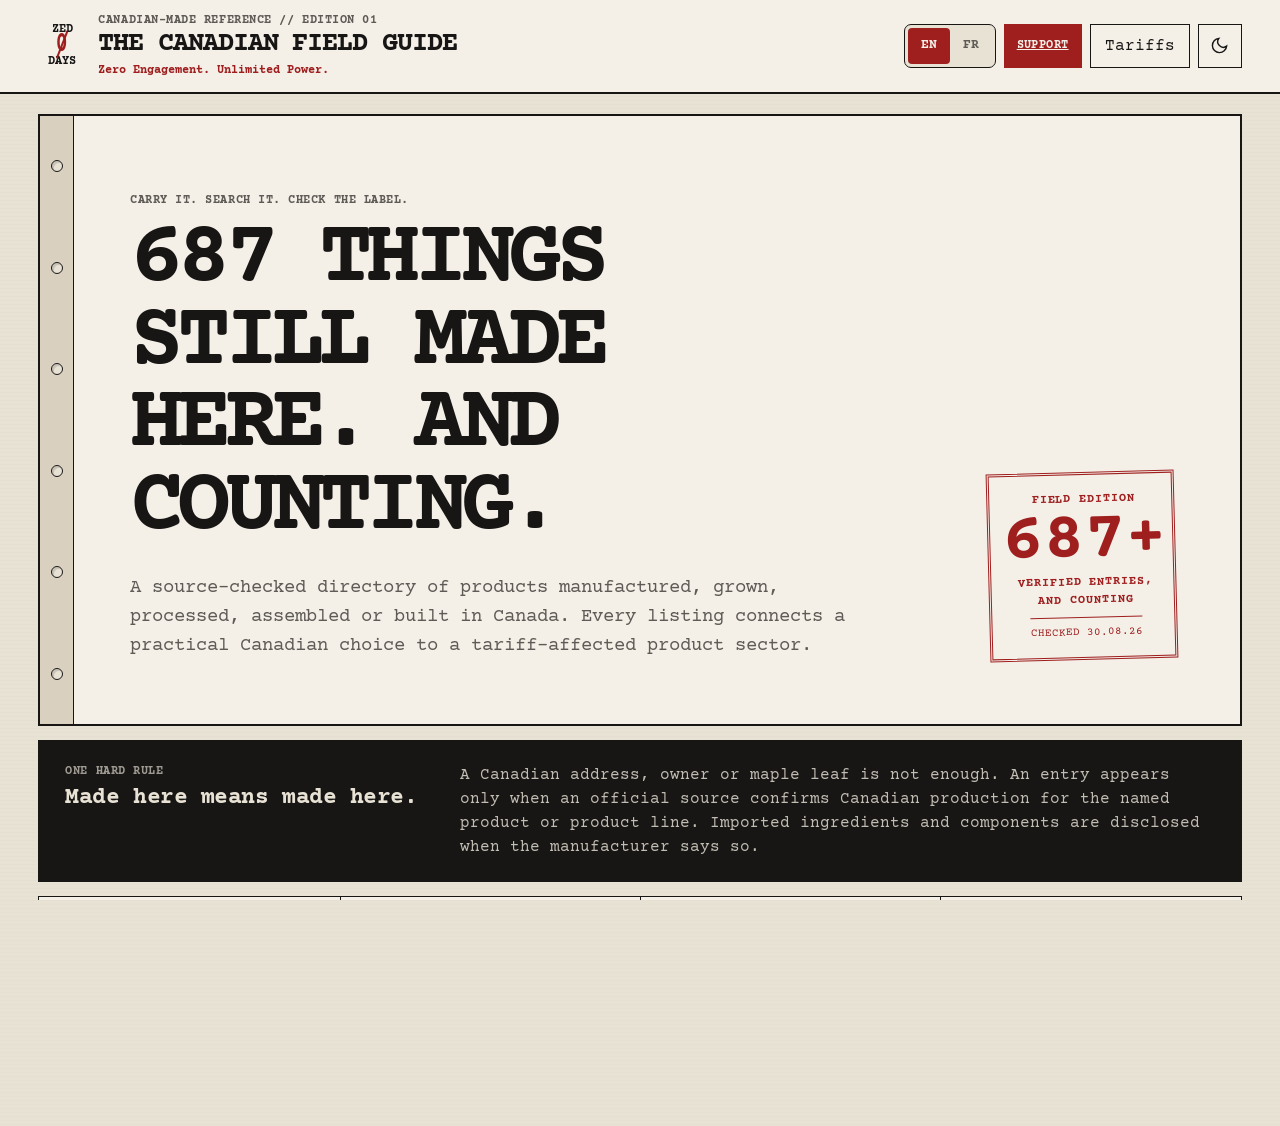
==== field-guide.html @ a3c1d53e "Fix beige overlay bug on mobile Safari The fixed-height app-shell (100dvh + body overflow:hidden + i" ====
<!doctype html>
<html lang="en" data-language="en">
  <head>
    <meta charset="UTF-8" />
    <meta name="viewport" content="width=device-width, initial-scale=1.0" />
    <link rel="icon" type="image/png" href="./assets/zed-days-icon.png" />
    <title>Canadian-Made Field Guide | ZED DAYS</title>
    <meta
      name="description"
      content="Search 687+ source-verified products made in Canada across tariff-affected sectors, and counting."
    />
    <link rel="preconnect" href="https://fonts.googleapis.com" />
    <link rel="preconnect" href="https://fonts.gstatic.com" crossorigin />
    <link
      href="https://fonts.googleapis.com/css2?family=Courier+Prime:ital,wght@0,400;0,700;1,400;1,700&display=swap"
      rel="stylesheet"
    />
    <link rel="stylesheet" href="./styles.css?v=20260831-1" />
  </head>
  <body class="field-guide-page">
    <a class="skip-link" href="#guideResults" data-i18n="skip">Skip to field-guide entries</a>
    <div class="app-shell">
      <header class="topbar field-guide-topbar">
        <a class="brand brand-link" href="./index.html" aria-label="ZED DAYS tariff guide home">
          <div class="zed-mark" aria-hidden="true">
            <span>ZED</span>
            <span class="zero">0<i></i></span>
            <span>DAYS</span>
          </div>
          <div>
            <span class="eyebrow" data-i18n="mastheadKicker">Canadian-made reference // edition 01</span>
            <h1 data-i18n="mastheadTitle">The Canadian field guide</h1>
            <p class="tagline">Zero Engagement. Unlimited Power.</p>
          </div>
        </a>
        <div class="top-actions">
          <div class="guide-language-toggle" role="group" aria-label="Language / Langue">
            <button id="guideLanguageEnglish" type="button" aria-pressed="true">EN</button>
            <button id="guideLanguageFrench" type="button" aria-pressed="false">FR</button>
          </div>
          <a
            class="icon-button top-support-button"
            href="https://fnd.us/thezeddays/pay"
            target="_blank"
            rel="noreferrer"
            data-i18n="supportNav"
          >Support</a>
          <a class="icon-button text-button guide-home-link" href="./index.html" data-i18n="tariffsLink">Tariffs</a>
          <button
            id="guideThemeButton"
            class="icon-button"
            type="button"
            aria-label="Switch colour theme"
            data-testid="button-guide-theme"
          >
            <svg viewBox="0 0 24 24" aria-hidden="true">
              <path d="M21 12.8A9 9 0 1 1 11.2 3 7 7 0 0 0 21 12.8Z" />
            </svg>
          </button>
        </div>
      </header>

      <main class="main field-guide-main">
        <section class="field-guide-hero" aria-labelledby="fieldGuideTitle">
          <div class="guide-spine" aria-hidden="true">
            <span></span><span></span><span></span><span></span><span></span><span></span>
          </div>
          <div class="field-guide-hero-copy">
            <span class="eyebrow" data-i18n="heroKicker">Carry it. Search it. Check the label.</span>
            <h2 id="fieldGuideTitle" data-i18n="heroTitle">687 things still made here. And counting.</h2>
            <p data-i18n="heroBody">
              A source-checked directory of products manufactured, grown, processed, assembled or built in
              Canada. Every listing connects a practical Canadian choice to a tariff-affected product sector.
            </p>
          </div>
          <div class="guide-edition-stamp" aria-label="Edition information">
            <span data-i18n="editionLabel">FIELD EDITION</span>
            <strong>687+</strong>
            <span data-i18n="verifiedEntries">VERIFIED ENTRIES, AND COUNTING</span>
            <small data-i18n="checkedDate">CHECKED 30.08.26</small>
          </div>
        </section>

        <section class="guide-rule" aria-labelledby="guideRuleTitle">
          <div>
            <span class="eyebrow" data-i18n="ruleKicker">One hard rule</span>
            <h2 id="guideRuleTitle" data-i18n="ruleTitle">Made here means made here.</h2>
          </div>
          <p data-i18n="ruleBody">
            A Canadian address, owner or maple leaf is not enough. An entry appears only when an official
            source confirms Canadian production for the named product or product line. Imported ingredients
            and components are disclosed when the manufacturer says so.
          </p>
        </section>

        <section class="guide-stats" aria-label="Field-guide summary">
          <article>
            <span data-i18n="entries">Entries</span>
            <strong id="guideTotal">687</strong>
          </article>
          <article>
            <span data-i18n="sectors">Sectors</span>
            <strong id="guideSectorTotal">14</strong>
          </article>
          <article>
            <span data-i18n="brands">Brands</span>
            <strong id="guideBrandTotal">—</strong>
          </article>
          <article>
            <span data-i18n="standard">Standard</span>
            <strong data-i18n="madeHere">MADE HERE</strong>
          </article>
        </section>

        <section class="guide-workspace">
          <div class="guide-controls">
            <div class="guide-control-heading">
              <div>
                <span class="eyebrow" data-i18n="searchKicker">Search the shelves</span>
                <h2 data-i18n="searchTitle">Find a Canadian-made alternative</h2>
              </div>
              <button id="guideResetButton" class="quiet-button" type="button" data-testid="button-guide-reset">
                <span data-i18n="reset">Reset</span>
              </button>
            </div>

            <label class="search-field guide-search">
              <span class="sr-only" data-i18n="searchLabel">Search by product, brand, use, location or HS heading</span>
              <svg viewBox="0 0 24 24" aria-hidden="true">
                <circle cx="11" cy="11" r="7" /><path d="m20 20-4-4" />
              </svg>
              <input
                id="guideSearchInput"
                type="search"
                placeholder="Product, brand, use, location or HS heading"
                data-i18n-placeholder="searchPlaceholder"
                autocomplete="off"
                data-testid="input-guide-search"
              />
              <kbd>/</kbd>
            </label>

            <div class="guide-filter-row">
              <label class="select-field">
                <span data-i18n="sector">Sector</span>
                <select id="guideSectorSelect" data-testid="select-guide-sector">
                  <option value="all">All sectors</option>
                </select>
              </label>
              <label class="select-field">
                <span data-i18n="confidence">Confidence</span>
                <select id="guideConfidenceSelect" data-testid="select-guide-confidence">
                  <option value="all">High + medium</option>
                  <option value="High">High only</option>
                  <option value="Medium">Medium only</option>
                </select>
              </label>
              <label class="select-field">
                <span data-i18n="sort">Sort</span>
                <select id="guideSortSelect" data-testid="select-guide-sort">
                  <option value="sector">Sector</option>
                  <option value="brand">Brand A–Z</option>
                  <option value="location">Location A–Z</option>
                </select>
              </label>
              <div class="guide-actions">
                <a class="quiet-button form-jump-link" href="#submitProduct" data-i18n="productSubmitLink">Submit a product</a>
                <a
                  class="export-button"
                  href="./data/canadian-field-guide-bilingual.csv"
                  download
                  data-testid="link-download-field-guide"
                ><span data-i18n="downloadCsv">Download CSV</span></a>
                <button id="guidePrintButton" class="export-button" type="button" data-testid="button-print-guide">
                  <span data-i18n="printGuide">Print field guide</span>
                </button>
              </div>
            </div>
          </div>

          <nav id="guideSectorIndex" class="guide-sector-index" aria-label="Browse field-guide sectors"></nav>

          <div class="guide-results-head">
            <p id="guideResultCount" aria-live="polite" data-testid="text-guide-result-count">
              Loading verified entries…
            </p>
            <span data-i18n="evidenceNote">Official-source evidence opens in a new tab.</span>
          </div>

          <section id="guideResults" class="guide-results" aria-label="Canadian-made product entries"></section>

          <div id="guideEmptyState" class="empty-state guide-empty" hidden>
            <h3 data-i18n="emptyTitle">No field-guide entries match</h3>
            <p data-i18n="emptyBody">Try a broader product word or return to all sectors.</p>
            <button id="guideEmptyResetButton" class="export-button" type="button"><span data-i18n="resetSearch">Reset search</span></button>
          </div>

          <div class="guide-load-row">
            <button id="guideLoadMoreButton" class="guide-load-more" type="button" data-testid="button-guide-load-more">
              <span data-i18n="loadMore">Load 30 more</span>
            </button>
          </div>
        </section>

        <aside class="guide-disclosure">
          <strong data-i18n="fieldNoteLabel">Field note:</strong>
          <span data-i18n="fieldNoteBody">Manufacturing and sourcing can change. “Made in Canada” may include imported ingredients or
          components. Check the origin wording on the specific item before buying. These independent,
          unpaid listings are informational and are not endorsements or certifications.</span>
        </aside>

        <section id="submitProduct" class="market-submit-section catalogue-submit-section" aria-labelledby="submitProductTitle">
          <div class="market-submit-policy">
            <span class="eyebrow" data-i18n="productSubmitKicker">Help expand the catalogue</span>
            <h2 id="submitProductTitle" data-i18n="productSubmitTitle">Submit a brand or product.</h2>
            <p class="market-submit-lede" data-i18n="productSubmitIntro">
              Suggest a Canadian-made product for independent research. Every accepted entry is fully vetted
              before it appears in the catalogue — now at 687 entries and counting.
            </p>

            <div class="market-inclusion-box">
              <h3 data-i18n="productVettingTitle">The publication standard</h3>
              <ol>
                <li data-i18n="productVettingOne">Requests are free. Contributions, advertising and business relationships never buy inclusion or placement.</li>
                <li data-i18n="productVettingTwo">Submit a specific product or product line. A Canadian head office, owner or maple leaf alone is not proof that it is made here.</li>
                <li data-i18n="productVettingThree">An official public source must explicitly confirm that the named product is manufactured, grown, processed, assembled or built in Canada.</li>
                <li data-i18n="productVettingFour">ZED DAYS independently checks the source, manufacturing location, product scope and relevant origin caveats before publication.</li>
                <li data-i18n="productVettingFive">Submitted descriptions are research leads, not ready-made listings. ZED DAYS writes and sources the final entry independently.</li>
                <li data-i18n="productVettingSix">Submission does not guarantee inclusion. Entries may be corrected or removed when evidence or production changes.</li>
              </ol>
            </div>

            <p class="market-submit-privacy">
              <strong data-i18n="productPrivacyLabel">Privacy:</strong>
              <span data-i18n="productPrivacyBody">This form does not store or transmit information through the website. It prepares an email in your own mail application.</span>
            </p>
          </div>

          <form id="productSubmissionForm" class="market-submission-form catalogue-submission-form" novalidate>
            <div class="market-form-heading">
              <span data-i18n="productFormStep">CATALOGUE INTAKE // 01</span>
              <strong data-i18n="productRequiredNote">Required fields are marked *</strong>
            </div>

            <div class="market-form-grid">
              <label class="market-form-field">
                <span data-i18n="productBrandName">Brand or company *</span>
                <input id="productBrandName" name="brandName" type="text" autocomplete="organization" required />
              </label>

              <label class="market-form-field">
                <span data-i18n="productName">Specific product or line *</span>
                <input id="productName" name="productName" type="text" required />
              </label>

              <label class="market-form-field">
                <span data-i18n="productCategory">Product category *</span>
                <input id="productCategory" name="category" type="text" placeholder="e.g. cookware, cereal or work boots" data-i18n-placeholder="productCategoryPlaceholder" required />
              </label>

              <label class="market-form-field">
                <span data-i18n="productMadeWhere">Where is it made in Canada? *</span>
                <input id="productMadeWhere" name="madeWhere" type="text" placeholder="City and province, if known" data-i18n-placeholder="productMadeWherePlaceholder" required />
              </label>

              <label class="market-form-field market-form-wide">
                <span data-i18n="productOriginClaim">Exact Canadian-production claim *</span>
                <textarea id="productOriginClaim" name="originClaim" rows="3" placeholder="Quote the wording used by the manufacturer" data-i18n-placeholder="productOriginClaimPlaceholder" required></textarea>
              </label>

              <label class="market-form-field market-form-wide">
                <span data-i18n="productEvidenceUrl">Official evidence webpage *</span>
                <input id="productEvidenceUrl" name="evidenceUrl" type="url" inputmode="url" placeholder="https://" data-i18n-placeholder="productUrlPlaceholder" required />
                <small data-i18n="productEvidenceHelp">Link directly to the manufacturer or another authoritative page that confirms Canadian production for this product.</small>
              </label>

              <label class="market-form-field market-form-wide">
                <span data-i18n="productPageUrl">Product webpage</span>
                <input id="productPageUrl" name="productUrl" type="url" inputmode="url" placeholder="https://" data-i18n-placeholder="productUrlPlaceholder" />
              </label>

              <label class="market-form-field">
                <span data-i18n="productContactName">Your name *</span>
                <input id="productContactName" name="contactName" type="text" autocomplete="name" required />
              </label>

              <label class="market-form-field">
                <span data-i18n="productContactEmail">Your email *</span>
                <input id="productContactEmail" name="contactEmail" type="email" autocomplete="email" required />
              </label>

              <label class="market-form-field market-form-wide">
                <span data-i18n="productRelationship">Your relationship to the product *</span>
                <select id="productRelationship" name="relationship" required>
                  <option value="" data-i18n="productRelationshipChoose">Choose one</option>
                  <option value="customer" data-i18n="productRelationshipCustomer">Customer or community member</option>
                  <option value="brand" data-i18n="productRelationshipBrand">Brand owner or employee</option>
                  <option value="retailer" data-i18n="productRelationshipRetailer">Retailer or distributor</option>
                  <option value="other" data-i18n="productRelationshipOther">Other</option>
                </select>
              </label>

              <label class="market-form-field market-form-wide">
                <span data-i18n="productCaveats">Known imported ingredients, components or origin caveats</span>
                <textarea id="productCaveats" name="caveats" rows="3" placeholder="Disclose anything that could affect the Canadian-made claim" data-i18n-placeholder="productCaveatsPlaceholder"></textarea>
              </label>

              <label class="market-form-field market-form-wide">
                <span data-i18n="productNotes">Additional evidence or notes</span>
                <textarea id="productNotes" name="notes" rows="3"></textarea>
              </label>
            </div>

            <label class="market-form-consent">
              <input id="productConsent" name="consent" type="checkbox" required />
              <span data-i18n="productConsentText">I confirm this is a research suggestion, that the information is accurate to the best of my knowledge, and that publication depends on independent ZED DAYS verification. *</span>
            </label>

            <div class="market-form-actions">
              <button class="export-button market-submit-button" type="submit" data-testid="button-submit-product">
                <span data-i18n="productEmailButton">Prepare research submission</span>
              </button>
              <button id="productCopySubmission" class="quiet-button" type="button" data-testid="button-copy-product-submission">
                <span data-i18n="productCopyButton">Copy details</span>
              </button>
            </div>
            <p id="productSubmissionStatus" class="market-submission-status" role="status" aria-live="polite"></p>
          </form>
        </section>

        <section class="support-section" aria-labelledby="fieldSupportTitle">
          <div>
            <span class="eyebrow" data-i18n="supportKicker">Keep the resource independent</span>
            <h2 id="fieldSupportTitle" data-i18n="supportTitle">Support ZED DAYS</h2>
          </div>
          <div class="support-copy">
            <p data-i18n="supportBodyOne">
              ZED DAYS is an independently run Canadian public resource, researched, designed and maintained
              without paid listings or corporate influence.
            </p>
            <p data-i18n="supportBodyTwo">
              Optional contributions help cover hosting, source verification, translation, regular updates,
              and the development of free printable and physical field resources. When funding permits,
              printed materials will be distributed to communities at no charge.
            </p>
            <p data-i18n="supportBodyThree">
              Contributions never influence which products or companies appear in the guide. Digital
              resources will remain free for everyone.
            </p>
            <div class="support-action">
              <a
                class="fr-widget support-contribution-button"
                data-type="pay"
                href="https://fnd.us/thezeddays/pay"
                target="_blank"
                rel="noreferrer"
                data-i18n="supportAction"
              >Contribute via FundRazr</a>
              <span data-i18n="supportProcessor">Secure contribution processing by FundRazr.</span>
            </div>
            <small data-i18n="supportLegal">
              ZED DAYS is not currently a registered charity. Contributions are not eligible for charitable
              tax receipts.
            </small>
          </div>
        </section>

        <footer>
          <span data-i18n="footerEdition">ZED DAYS // Canadian-made field guide // Edition 01</span>
          <a href="mailto:thezeddays@gmail.com" data-i18n="footerContact">Contact ZED DAYS</a>
          <a href="./index.html" data-i18n="footerReturn">Return to the counter-tariff schedule</a>
        </footer>
      </main>
    </div>

    <script src="./field-guide.js?v=20260830-2" defer></script>
    <script async src="https://static.fundrazr.com/widgets/loader.js"></script>
  </body>
</html>
---- styles.css ----
:root,
[data-theme="light"] {
  --bg: #e8e2d5;
  --surface: #f4f0e8;
  --surface-2: #d9d0c0;
  --ink: #171615;
  --muted: #5e5a55;
  --faint: #8e877e;
  --line: #171615;
  --accent: #9f1f1f;
  --accent-strong: #7f1717;
  --accent-soft: #ead1cd;
  --alert: #9f1f1f;
  --alert-soft: #ead1cd;
  --warning: #8b1116;
  --shadow: none;
}

[data-theme="dark"] {
  --bg: #181715;
  --surface: #211f1c;
  --surface-2: #302d29;
  --ink: #eee8dc;
  --muted: #b8b0a4;
  --faint: #847d73;
  --line: #eee8dc;
  --accent: #d6584f;
  --accent-strong: #eb746c;
  --accent-soft: #482325;
  --alert: #ff676b;
  --alert-soft: #482325;
  --warning: #ff676b;
  --shadow: none;
}

[hidden] {
  display: none !important;
}

*,
*::before,
*::after {
  box-sizing: border-box;
}

html,
body {
  height: 100%;
  margin: 0;
}

.brand-link,
.guide-home-link {
  color: inherit;
  text-decoration: none;
}

.field-guide-main {
  scroll-padding-top: 24px;
}

.market-finder-callout {
  border-color: var(--accent);
  box-shadow: 6px 6px 0 var(--ink);
}

.market-finder-callout .field-guide-callout-index {
  color: var(--surface);
  background: var(--accent);
}

.market-finder-callout .field-guide-callout-action {
  color: var(--surface);
  background: var(--ink);
}

.tariff-search-callout {
  border-color: var(--warning);
  box-shadow: 6px 6px 0 var(--ink);
}

.tariff-search-callout .field-guide-callout-index {
  color: var(--surface);
  background: var(--warning);
}

.tariff-search-callout .field-guide-callout-action {
  color: var(--surface);
  background: var(--ink);
}

.field-guide-hero {
  position: relative;
  display: grid;
  grid-template-columns: minmax(0, 1fr) auto;
  gap: 32px;
  max-width: 1500px;
  min-height: 310px;
  margin: 0 auto;
  padding: clamp(32px, 6vw, 84px) clamp(24px, 5vw, 72px) clamp(28px, 5vw, 64px) clamp(52px, 7vw, 104px);
  overflow: hidden;
  border: 2px solid var(--line);
  background: var(--surface);
}

.guide-spine {
  position: absolute;
  inset: 0 auto 0 0;
  display: flex;
  width: 34px;
  flex-direction: column;
  align-items: center;
  justify-content: space-around;
  border-right: 1px solid var(--line);
  background: var(--surface-2);
}

.guide-spine span {
  width: 12px;
  height: 12px;
  border: 1px solid var(--line);
  border-radius: 50%;
  background: var(--bg);
  box-shadow: inset 2px 2px 0 color-mix(in srgb, var(--ink) 15%, transparent);
}

.field-guide-hero-copy {
  align-self: center;
  max-width: 860px;
}

.field-guide-hero-copy h2 {
  max-width: 12ch;
  margin-top: 10px;
  font-size: clamp(40px, 7vw, 94px);
  line-height: 0.92;
  letter-spacing: -0.075em;
  text-transform: uppercase;
}

.field-guide-hero-copy p {
  max-width: 68ch;
  margin-top: 24px;
  color: var(--muted);
  font-size: clamp(16px, 1.5vw, 20px);
}

.guide-edition-stamp {
  display: grid;
  width: 188px;
  align-self: end;
  justify-items: center;
  padding: 16px 12px;
  border: 3px double var(--accent);
  color: var(--accent);
  transform: rotate(-1.5deg);
  text-align: center;
}

.guide-edition-stamp span {
  font-size: 12px;
  font-weight: 700;
  letter-spacing: 0.08em;
}

.guide-edition-stamp strong {
  font-size: 68px;
  line-height: 0.95;
}

.guide-edition-stamp small {
  margin-top: 7px;
  padding-top: 7px;
  border-top: 1px solid currentColor;
  font-size: 11px;
}

.guide-rule {
  display: grid;
  grid-template-columns: minmax(260px, 0.65fr) minmax(0, 1.35fr);
  gap: 32px;
  max-width: 1500px;
  margin: 14px auto 0;
  padding: 22px 26px;
  border: 1px solid var(--line);
  background: var(--ink);
  color: var(--bg);
}

.guide-rule .eyebrow {
  color: color-mix(in srgb, var(--bg) 65%, transparent);
}

.guide-rule p {
  max-width: 78ch;
  color: color-mix(in srgb, var(--bg) 82%, transparent);
}

.guide-stats {
  display: grid;
  grid-template-columns: repeat(4, 1fr);
  max-width: 1500px;
  margin: 14px auto 0;
  border: 1px solid var(--line);
  background: var(--surface);
}

.guide-stats article {
  min-width: 0;
  padding: 18px 20px;
}

.guide-stats article + article {
  border-left: 1px solid var(--line);
}

.guide-stats span {
  display: block;
  color: var(--muted);
  font-size: 12px;
  text-transform: uppercase;
}

.guide-stats strong {
  display: block;
  margin-top: 3px;
  overflow: hidden;
  font-size: clamp(22px, 3vw, 36px);
  line-height: 1.1;
  text-overflow: ellipsis;
}

.guide-workspace {
  max-width: 1500px;
  margin: 16px auto 0;
}

.guide-controls {
  padding: 20px;
  border: 1px solid var(--line);
  background: var(--surface);
}

.guide-control-heading,
.guide-filter-row,
.guide-results-head,
.guide-actions {
  display: flex;
  align-items: center;
}

.guide-control-heading {
  justify-content: space-between;
  gap: 20px;
}

.guide-search {
  margin-top: 16px;
}

.guide-filter-row {
  flex-wrap: wrap;
  gap: 14px;
  margin-top: 14px;
}

.guide-actions {
  gap: 8px;
  margin-left: auto;
}

.guide-actions .export-button {
  display: inline-grid;
  min-height: 44px;
  place-items: center;
  text-decoration: none;
}

.guide-sector-index {
  display: flex;
  gap: 8px;
  margin-top: 12px;
  padding: 10px 0;
  overflow-x: auto;
  scrollbar-width: thin;
}

.guide-sector-index button {
  display: inline-flex;
  min-height: 44px;
  flex: 0 0 auto;
  align-items: center;
  gap: 8px;
  padding: 8px 12px;
  border: 1px solid var(--line);
  background: var(--surface);
  white-space: nowrap;
}

.guide-sector-index button span {
  color: var(--muted);
  font-size: 12px;
}

.guide-sector-index button[aria-pressed="true"] {
  border-color: var(--accent);
  color: var(--surface);
  background: var(--accent);
}

.guide-sector-index button[aria-pressed="true"] span {
  color: inherit;
}

.guide-results-head {
  justify-content: space-between;
  gap: 20px;
  margin: 16px 0 10px;
  color: var(--muted);
  font-size: 13px;
}

.guide-results-head p {
  color: var(--ink);
  font-weight: 700;
}

.guide-results {
  display: grid;
  grid-template-columns: repeat(2, minmax(0, 1fr));
  gap: 12px;
}

.field-entry {
  position: relative;
  display: flex;
  min-width: 0;
  flex-direction: column;
  padding: 18px;
  border: 1px solid var(--line);
  background:
    linear-gradient(90deg, transparent 0 31px, color-mix(in srgb, var(--accent) 16%, transparent) 31px 32px, transparent 32px),
    var(--surface);
  content-visibility: auto;
  contain-intrinsic-size: auto 520px;
}

.field-entry-register,
.field-entry-heading,
.field-entry-evidence {
  padding-left: 27px;
}

.field-entry-register {
  display: flex;
  justify-content: space-between;
  gap: 12px;
  color: var(--muted);
  font-size: 11px;
  font-weight: 700;
  letter-spacing: 0.04em;
}

.field-entry-heading {
  margin-top: 13px;
}

.field-entry-sector {
  color: var(--accent);
  font-size: 12px;
  font-weight: 700;
  text-transform: uppercase;
}

.field-entry-heading h3 {
  margin-top: 4px;
  font-size: clamp(21px, 2.2vw, 29px);
  line-height: 1.05;
  text-transform: uppercase;
}

.field-entry-heading p {
  margin-top: 5px;
  font-weight: 700;
}

.field-entry-facts {
  display: grid;
  grid-template-columns: repeat(2, minmax(0, 1fr));
  gap: 0;
  margin: 16px 0 0 27px;
  border: 1px solid color-mix(in srgb, var(--line) 45%, transparent);
}

.field-entry-facts div {
  min-width: 0;
  padding: 10px;
}

.field-entry-facts div:nth-child(even) {
  border-left: 1px solid color-mix(in srgb, var(--line) 45%, transparent);
}

.field-entry-facts div:nth-child(n + 3) {
  border-top: 1px solid color-mix(in srgb, var(--line) 45%, transparent);
}

.field-entry-facts div:last-child {
  grid-column: 1 / -1;
}

.field-entry-facts dt {
  color: var(--muted);
  font-size: 11px;
  font-weight: 700;
  text-transform: uppercase;
}

.field-entry-facts dd {
  margin: 3px 0 0;
  overflow-wrap: anywhere;
  font-size: 14px;
}

.field-entry-evidence {
  margin-top: 15px;
}

.field-entry-evidence p {
  color: var(--muted);
  font-size: 13px;
  font-style: italic;
}

.field-entry-evidence a {
  display: inline-block;
  min-height: 44px;
  margin-top: 8px;
  padding: 11px 0;
  color: var(--accent);
  font-size: 13px;
  font-weight: 700;
}

.field-entry-notes {
  margin: auto 0 0 27px;
  padding-top: 10px;
  border-top: 1px dashed color-mix(in srgb, var(--line) 45%, transparent);
  font-size: 13px;
}

.field-entry-notes summary {
  min-height: 44px;
  padding: 11px 0;
  cursor: pointer;
  font-weight: 700;
}

.field-entry-notes p {
  margin-bottom: 8px;
  color: var(--muted);
}

.guide-load-row {
  display: flex;
  justify-content: center;
  margin-top: 18px;
}

.guide-load-more {
  min-height: 48px;
  padding: 0 24px;
  border: 2px solid var(--line);
  color: var(--surface);
  background: var(--ink);
  font-weight: 700;
  text-transform: uppercase;
}

.guide-empty {
  border: 1px solid var(--line);
  background: var(--surface);
}

.guide-disclosure {
  max-width: 1500px;
  margin: 16px auto 0;
  padding: 18px 20px;
  border: 1px dashed var(--line);
  color: var(--muted);
  font-size: 13px;
}

.guide-disclosure strong {
  color: var(--ink);
}

.support-section {
  display: grid;
  grid-template-columns: minmax(230px, 0.62fr) minmax(0, 1.38fr);
  gap: clamp(24px, 5vw, 72px);
  max-width: 1500px;
  margin: 16px auto 0;
  padding: clamp(24px, 4vw, 52px);
  border: 2px solid var(--line);
  background: var(--surface);
}

.support-section h2 {
  max-width: 12ch;
  margin-top: 6px;
  color: var(--accent);
  font-size: clamp(28px, 4vw, 52px);
  line-height: 0.98;
  text-transform: uppercase;
}

.support-copy {
  display: grid;
  gap: 14px;
}

.support-copy p {
  max-width: 76ch;
}

.support-action {
  display: flex;
  flex-wrap: wrap;
  align-items: center;
  gap: 10px 16px;
}

.support-contribution-button {
  display: inline-flex;
  min-height: 46px;
  align-items: center;
  justify-content: center;
  padding: 11px 18px;
  border: 2px solid var(--ink);
  color: var(--surface);
  background: var(--accent);
  box-shadow: 4px 4px 0 var(--ink);
  font-size: 13px;
  font-weight: 700;
  letter-spacing: 0.04em;
  text-transform: uppercase;
  transition: transform 120ms ease, box-shadow 120ms ease;
}

.support-contribution-button:hover,
.support-contribution-button:focus-visible {
  transform: translate(2px, 2px);
  box-shadow: 2px 2px 0 var(--ink);
}

.support-action > span {
  color: var(--muted);
  font-size: 12px;
}

.support-copy small {
  display: block;
  max-width: 76ch;
  padding-top: 12px;
  border-top: 1px dashed var(--line);
  color: var(--muted);
  font-size: 12px;
}

.market-hero {
  background:
    linear-gradient(90deg, transparent 0 49%, color-mix(in srgb, var(--accent) 7%, transparent) 49% 50%, transparent 50%),
    var(--surface);
}

.market-spine span:nth-child(odd) {
  border-radius: 1px;
  transform: rotate(45deg);
}

.market-edition-stamp strong {
  font-size: clamp(42px, 5vw, 68px);
}

.market-rule {
  background: var(--accent);
}

.market-rule .eyebrow,
.market-rule p {
  color: color-mix(in srgb, var(--surface) 82%, transparent);
}

.market-stats strong {
  font-size: clamp(20px, 2.8vw, 34px);
}

.market-filter-row .market-weekend-button {
  min-height: 44px;
}

.market-results {
  display: grid;
  grid-template-columns: repeat(3, minmax(0, 1fr));
  gap: 12px;
}

.market-entry {
  display: flex;
  min-width: 0;
  flex-direction: column;
  border: 1px solid var(--line);
  background: var(--surface);
}

.market-entry-topline {
  display: flex;
  min-height: 38px;
  align-items: center;
  justify-content: space-between;
  gap: 12px;
  padding: 7px 12px;
  border-bottom: 1px solid var(--line);
  color: var(--surface);
  background: var(--ink);
  font-size: 11px;
  font-weight: 700;
  letter-spacing: 0.05em;
  text-transform: uppercase;
}

.market-entry-topline .market-confirm {
  color: #ffaaa5;
}

.market-entry-heading {
  padding: 16px 16px 12px;
}

.market-entry-heading h3 {
  font-size: clamp(20px, 2vw, 28px);
  line-height: 1.05;
  text-transform: uppercase;
}

.market-entry-heading p {
  margin-top: 5px;
  color: var(--muted);
  font-size: 13px;
}

.market-day-ticket {
  display: grid;
  gap: 2px;
  margin: 0 16px;
  padding: 13px 14px;
  border: 2px solid var(--accent);
  color: var(--accent);
  background: var(--accent-soft);
}

.market-day-ticket span,
.market-day-ticket small {
  font-size: 11px;
  font-weight: 700;
  text-transform: uppercase;
}

.market-day-ticket strong {
  color: var(--ink);
  font-size: clamp(18px, 2vw, 24px);
  line-height: 1.15;
}

.market-day-ticket small {
  color: var(--muted);
}

.market-entry-facts {
  display: grid;
  grid-template-columns: repeat(2, minmax(0, 1fr));
  margin: 14px 16px 0;
  border: 1px solid color-mix(in srgb, var(--line) 45%, transparent);
}

.market-entry-facts div {
  min-width: 0;
  padding: 10px;
}

.market-entry-facts div:nth-child(even) {
  border-left: 1px solid color-mix(in srgb, var(--line) 45%, transparent);
}

.market-entry-facts div:nth-child(n + 3) {
  border-top: 1px solid color-mix(in srgb, var(--line) 45%, transparent);
}

.market-entry-facts dt {
  color: var(--muted);
  font-size: 11px;
  font-weight: 700;
  text-transform: uppercase;
}

.market-entry-facts dd {
  margin: 3px 0 0;
  overflow-wrap: anywhere;
  font-size: 13px;
}

.market-entry-note {
  margin: 12px 16px 0;
  color: var(--muted);
  font-size: 13px;
}

.market-entry-actions {
  display: flex;
  flex-wrap: wrap;
  gap: 8px 18px;
  margin: auto 16px 0;
  padding-top: 14px;
}

.market-entry-actions a {
  min-height: 44px;
  padding: 10px 0;
  color: var(--accent);
  font-size: 13px;
  font-weight: 700;
}

.market-last-checked {
  margin: 0 16px 14px;
  padding-top: 8px;
  border-top: 1px dashed color-mix(in srgb, var(--line) 45%, transparent);
  color: var(--muted);
  font-size: 11px;
}

.market-submit-section {
  display: grid;
  grid-template-columns: minmax(260px, 0.78fr) minmax(0, 1.22fr);
  gap: clamp(24px, 5vw, 70px);
  max-width: 1500px;
  margin: 16px auto 0;
  padding: clamp(24px, 4vw, 52px);
  border: 2px solid var(--line);
  background: var(--surface);
}

.market-submit-policy h2 {
  max-width: 10ch;
  margin-top: 7px;
  color: var(--accent);
  font-size: clamp(36px, 5vw, 64px);
  line-height: 0.94;
  text-transform: uppercase;
}

.market-submit-lede {
  max-width: 58ch;
  margin-top: 20px;
  color: var(--muted);
  font-size: 15px;
  line-height: 1.55;
}

.market-inclusion-box {
  margin-top: 24px;
  padding: 18px;
  border: 1px solid var(--line);
  background: color-mix(in srgb, var(--accent) 5%, var(--surface));
}

.market-inclusion-box h3 {
  font-size: 15px;
  text-transform: uppercase;
}

.market-inclusion-box ol {
  display: grid;
  gap: 10px;
  margin: 14px 0 0;
  padding-left: 28px;
  color: var(--muted);
  font-size: 13px;
  line-height: 1.45;
}

.market-inclusion-box li::marker {
  color: var(--accent);
  font-weight: 700;
}

.market-submit-privacy {
  margin-top: 18px;
  padding-top: 14px;
  border-top: 1px dashed var(--line);
  color: var(--muted);
  font-size: 12px;
  line-height: 1.5;
}

.market-submit-privacy strong {
  color: var(--ink);
}

.market-submission-form {
  align-self: start;
  border: 1px solid var(--line);
}

.market-form-heading {
  display: flex;
  align-items: center;
  justify-content: space-between;
  gap: 16px;
  padding: 11px 14px;
  color: var(--surface);
  background: var(--ink);
  font-size: 11px;
  letter-spacing: 0.05em;
  text-transform: uppercase;
}

.market-form-heading strong {
  color: color-mix(in srgb, var(--surface) 72%, transparent);
  font-weight: 400;
}

.market-form-grid {
  display: grid;
  grid-template-columns: repeat(2, minmax(0, 1fr));
  gap: 14px;
  padding: 18px;
}

.market-form-field {
  display: grid;
  align-content: start;
  gap: 7px;
  min-width: 0;
}

.market-form-field > span {
  font-size: 12px;
  font-weight: 700;
  text-transform: uppercase;
}

.market-form-field input,
.market-form-field textarea,
.market-form-field select {
  width: 100%;
  min-width: 0;
  border: 1px solid var(--line);
  border-radius: 0;
  color: var(--ink);
  background: var(--surface);
  font: inherit;
  font-size: 14px;
}

.market-form-field input {
  min-height: 44px;
  padding: 10px 11px;
}

.market-form-field select {
  min-height: 44px;
  padding: 10px 36px 10px 11px;
}

.market-form-field textarea {
  resize: vertical;
  padding: 11px;
  line-height: 1.45;
}

.market-form-field input:focus,
.market-form-field textarea:focus,
.market-form-field select:focus {
  outline: 3px solid color-mix(in srgb, var(--accent) 24%, transparent);
  border-color: var(--accent);
}

.market-form-field input:user-invalid,
.market-form-field textarea:user-invalid {
  border-color: var(--accent);
}

.market-form-field small {
  color: var(--muted);
  font-size: 11px;
  line-height: 1.4;
}

.market-form-wide {
  grid-column: 1 / -1;
}

.market-form-consent {
  display: grid;
  grid-template-columns: 18px 1fr;
  gap: 10px;
  margin: 0 18px;
  padding: 14px 0;
  border-top: 1px dashed var(--line);
  color: var(--muted);
  font-size: 12px;
  line-height: 1.45;
}

.market-form-consent input {
  width: 18px;
  height: 18px;
  margin: 0;
  accent-color: var(--accent);
}

.market-form-actions {
  display: flex;
  flex-wrap: wrap;
  gap: 10px;
  padding: 0 18px 18px;
}

.market-submit-button {
  border: 2px solid var(--ink);
  box-shadow: 4px 4px 0 var(--ink);
}

.market-submission-status {
  min-height: 0;
  margin: 0 18px;
  font-size: 12px;
  line-height: 1.4;
}

.market-submission-status:not(:empty) {
  margin-bottom: 18px;
  padding: 10px 12px;
  border-left: 4px solid var(--accent);
  background: var(--accent-soft);
}

.market-submission-status[data-state="success"] {
  border-left-color: #287a45;
}

@media (max-width: 1050px) {
  .market-results {
    grid-template-columns: repeat(2, minmax(0, 1fr));
  }

  .market-submit-section {
    grid-template-columns: 1fr;
  }
}

@media (max-width: 800px) {
  .field-guide-hero {
    grid-template-columns: 1fr;
    gap: 28px;
    padding-left: 54px;
  }

  .guide-edition-stamp {
    width: 160px;
    justify-self: end;
  }

  .guide-rule {
    grid-template-columns: 1fr;
    gap: 12px;
  }

  .support-section {
    grid-template-columns: 1fr;
    gap: 18px;
  }

  .guide-stats {
    grid-template-columns: repeat(2, 1fr);
  }

  .guide-stats article:nth-child(3) {
    border-top: 1px solid var(--line);
    border-left: 0;
  }

  .guide-stats article:nth-child(4) {
    border-top: 1px solid var(--line);
  }

  .guide-results {
    grid-template-columns: 1fr;
  }

  .market-results {
    grid-template-columns: 1fr;
  }

  .guide-actions {
    width: 100%;
    margin-left: 0;
  }

  .guide-actions > * {
    flex: 1 1 0;
  }
}

@media (max-width: 560px) {
  .field-guide-topbar .brand h1 {
    font-size: 16px;
  }

  .field-guide-topbar .tagline,
  .field-guide-topbar .eyebrow {
    display: none;
  }

  .field-guide-hero-copy h2 {
    font-size: clamp(42px, 14vw, 64px);
  }

  .guide-control-heading {
    align-items: flex-start;
  }

  .guide-filter-row .select-field {
    width: 100%;
    justify-content: space-between;
  }

  .guide-filter-row .select-field select {
    flex: 1;
    max-width: 66%;
  }

  .field-entry-facts {
    grid-template-columns: 1fr;
  }

  .field-entry-facts div:nth-child(even) {
    border-left: 0;
  }

  .field-entry-facts div:nth-child(n + 2) {
    border-top: 1px solid color-mix(in srgb, var(--line) 45%, transparent);
  }

  .field-entry-facts div:last-child {
    grid-column: auto;
  }

  .market-entry-facts {
    grid-template-columns: 1fr;
  }

  .market-form-grid {
    grid-template-columns: 1fr;
  }

  .market-form-wide {
    grid-column: auto;
  }

  .market-form-heading {
    align-items: flex-start;
    flex-direction: column;
    gap: 4px;
  }

  .market-entry-facts div:nth-child(even) {
    border-left: 0;
  }

  .market-entry-facts div:nth-child(n + 2) {
    border-top: 1px solid color-mix(in srgb, var(--line) 45%, transparent);
  }
}

@media print {
  .field-guide-page {
    overflow: visible;
    color: #171615;
    background: #e8e2d5;
  }

  .field-guide-page .app-shell {
    display: block;
    height: auto;
  }

  .field-guide-page .main {
    overflow: visible;
    padding: 0;
  }

  .field-guide-topbar,
  .guide-controls,
  .guide-sector-index,
  .guide-results-head,
  .guide-load-row,
  .guide-disclosure,
  .support-section,
  .field-guide-page footer {
    display: none !important;
  }

  .field-guide-hero,
  .guide-rule,
  .guide-stats {
    break-after: page;
  }

  .guide-results {
    display: block;
  }

  .field-entry {
    min-height: 46vh;
    margin-bottom: 12mm;
    break-inside: avoid;
    color: #171615;
    background: #f4f0e8;
  }

  .field-entry-evidence a {
    color: #9f1f1f;
  }
}

html {
  -webkit-text-size-adjust: none;
  text-size-adjust: none;
}

body {
  overflow: hidden;
  color: var(--ink);
  background: var(--bg);
  background-image: repeating-linear-gradient(
    0deg,
    transparent 0,
    transparent 3px,
    color-mix(in srgb, var(--ink) 2%, transparent) 4px
  );
  font-family: "Courier Prime", "Courier New", monospace;
  font-size: 16px;
  line-height: 1.5;
}

button,
input,
select {
  color: inherit;
  font: inherit;
}

button,
select {
  cursor: pointer;
}

button:focus-visible,
input:focus-visible,
select:focus-visible,
a:focus-visible {
  outline: 2px solid var(--accent);
  outline-offset: 3px;
}

.sr-only {
  position: absolute;
  width: 1px;
  height: 1px;
  padding: 0;
  margin: -1px;
  overflow: hidden;
  clip: rect(0, 0, 0, 0);
  white-space: nowrap;
  border: 0;
}

.skip-link {
  position: fixed;
  top: 8px;
  left: 8px;
  z-index: 100;
  transform: translateY(-150%);
  padding: 10px 14px;
  color: var(--surface);
  background: var(--ink);
}

.skip-link:focus {
  transform: translateY(0);
}

.app-shell {
  display: grid;
  grid-template-rows: auto 1fr;
  height: 100dvh;
}

.topbar {
  display: flex;
  align-items: center;
  justify-content: space-between;
  min-height: 76px;
  padding: 12px clamp(16px, 3vw, 40px);
  border-bottom: 2px solid var(--line);
  background: var(--surface);
}

.brand,
.top-actions,
.filter-row,
.table-toolbar,
.pagination,
.comparison-head {
  display: flex;
  align-items: center;
}

.brand {
  gap: 12px;
}

.zed-mark {
  display: grid;
  width: 48px;
  flex: 0 0 48px;
  color: var(--ink);
  font-size: 12px;
  font-weight: 700;
  line-height: 0.78;
  text-align: center;
}

.zed-mark .zero {
  position: relative;
  display: inline-block;
  width: 100%;
  color: var(--accent);
  font-size: 31px;
  line-height: 0.74;
  transform: scaleX(0.62);
}

.zed-mark .zero i {
  position: absolute;
  top: 48%;
  left: 50%;
  width: 32px;
  height: 3px;
  background: currentColor;
  transform: translate(-50%, -50%) rotate(-58deg);
}

h1,
h2,
h3,
p {
  margin: 0;
}

h1 {
  font-size: clamp(20px, 2.1vw, 28px);
  line-height: 1.1;
  letter-spacing: -0.04em;
  text-transform: uppercase;
}

h2 {
  font-size: clamp(18px, 1.8vw, 23px);
  letter-spacing: -0.02em;
}

h3 {
  font-size: 17px;
}

.eyebrow,
.kpi-label,
.select-field > span,
fieldset legend {
  display: block;
  color: var(--muted);
  font-family: "Courier Prime", monospace;
  font-size: 12px;
  font-weight: 600;
  letter-spacing: 0.045em;
  text-transform: uppercase;
}

.top-actions {
  gap: 8px;
}

.guide-language-toggle {
  display: inline-grid;
  grid-template-columns: repeat(2, minmax(42px, 1fr));
  min-height: 44px;
  padding: 3px;
  border: 1px solid var(--line);
  border-radius: 7px;
  background: var(--bg);
}

.guide-language-toggle button {
  min-width: 42px;
  border: 0;
  border-radius: 4px;
  color: var(--muted);
  background: transparent;
  font-family: "Courier Prime", monospace;
  font-size: 13px;
  font-weight: 700;
}

.guide-language-toggle button[aria-pressed="true"] {
  color: var(--surface);
  background: var(--accent);
}

.tagline {
  margin-top: 2px;
  color: var(--accent);
  font-size: 12px;
  font-weight: 700;
}

.as-of {
  margin-right: 8px;
  color: var(--muted);
  font-size: 13px;
}

.icon-button,
.quiet-button,
.page-button,
.export-button,
.flag-button,
.tab {
  min-height: 44px;
  border: 1px solid var(--line);
  border-radius: 7px;
  background: var(--surface);
  transition: background 160ms ease, border-color 160ms ease, color 160ms ease;
}

.icon-button {
  display: grid;
  width: 44px;
  place-items: center;
}

.icon-button svg,
.export-button svg,
.search-field svg,
.empty-state svg {
  width: 19px;
  fill: none;
  stroke: currentColor;
  stroke-width: 1.8;
}

.text-button {
  width: auto;
  padding: 0 14px;
}

.top-support-button {
  width: auto;
  padding: 0 12px;
  border-color: var(--accent);
  color: var(--surface);
  background: var(--accent);
  font-size: 12px;
  font-weight: 700;
  letter-spacing: 0.035em;
  text-transform: uppercase;
}

.top-support-button:hover,
.top-support-button:focus-visible {
  border-color: var(--ink);
  color: var(--surface);
  background: var(--ink);
}

.form-jump-link {
  display: inline-flex;
  align-items: center;
  justify-content: center;
  padding: 0 14px;
  font-size: 12px;
  font-weight: 700;
  text-transform: uppercase;
}

.icon-button:hover,
.quiet-button:hover,
.page-button:hover:not(:disabled),
.export-button:hover,
.tab:hover {
  border-color: var(--accent);
  background: var(--accent-soft);
}

.main {
  overflow-y: auto;
  overscroll-behavior: contain;
  padding: 20px clamp(16px, 3vw, 40px) 28px;
}

/* iOS Safari renders 100dvh unreliably while the address bar shows/hides
   during scroll, which can make the fixed app-shell + inner scroll pane
   miscalculate height and paint its background over page content. Below
   the tablet breakpoint, drop the locked-viewport shell entirely and let
   the page scroll naturally instead of relying on an inner scroll pane.
   min-width: 0 stops fixed-width descendants (e.g. the horizontal
   grocery-card swipe rail) from stretching these grid/flex ancestors
   wider than the viewport now that outer clipping no longer masks it. */
@media (max-width: 800px) {
  body {
    overflow: visible;
    overflow-x: hidden;
  }

  .app-shell {
    height: auto;
    min-height: 100dvh;
    min-width: 0;
    overflow-x: hidden;
  }

  .main {
    overflow-y: visible;
    overscroll-behavior: auto;
    min-width: 0;
    overflow-x: hidden;
  }

  .topbar {
    min-width: 0;
  }
}

.status-strip {
  display: grid;
  grid-template-columns: repeat(4, minmax(0, 1fr));
  max-width: 1500px;
  margin: 0 auto;
  border: 1px solid var(--line);
  border-radius: 10px;
  background: var(--surface);
  box-shadow: var(--shadow);
}

.kpi {
  min-width: 0;
  padding: 17px 20px;
}

.kpi + .kpi {
  border-left: 1px solid var(--line);
}

.kpi strong {
  display: block;
  margin-top: 2px;
  font-family: "Courier Prime", monospace;
  font-size: clamp(24px, 3vw, 34px);
  line-height: 1.2;
  font-variant-numeric: tabular-nums;
}

.alert-kpi strong {
  color: var(--alert);
}

.kpi-note {
  display: block;
  margin-top: 2px;
  overflow: hidden;
  color: var(--muted);
  font-size: 13px;
  text-overflow: ellipsis;
  white-space: nowrap;
}

.notice {
  max-width: 1500px;
  margin: 12px auto 0;
  padding: 10px 14px;
  border: 1px solid color-mix(in srgb, var(--warning) 35%, var(--line));
  border-radius: 7px;
  color: var(--muted);
  background: color-mix(in srgb, var(--warning) 8%, var(--surface));
  font-size: 14px;
}

.notice strong {
  color: var(--ink);
}

.workspace {
  max-width: 1500px;
  margin: 16px auto 0;
}

.filters-panel {
  padding: 18px;
  border: 1px solid var(--line);
  border-radius: 10px;
  background: var(--surface);
}

.section-heading {
  display: flex;
  align-items: end;
  justify-content: space-between;
  margin-bottom: 14px;
}

.quiet-button {
  padding: 0 14px;
  color: var(--muted);
}

.search-field {
  display: grid;
  grid-template-columns: auto 1fr auto;
  align-items: center;
  gap: 10px;
  min-height: 50px;
  padding: 0 14px;
  border: 1px solid var(--line);
  border-radius: 7px;
  background: var(--bg);
}

.search-field:focus-within {
  border-color: var(--accent);
  box-shadow: 0 0 0 3px color-mix(in srgb, var(--accent) 12%, transparent);
}

.search-field input {
  width: 100%;
  border: 0;
  outline: 0;
  background: transparent;
}

.search-help {
  margin: 8px 2px 0;
  color: var(--muted);
  font-size: 13px;
}

.search-help strong {
  color: var(--ink);
}

kbd {
  padding: 2px 7px;
  border: 1px solid var(--line);
  border-radius: 4px;
  color: var(--muted);
  background: var(--surface);
  font-family: "Courier Prime", monospace;
  font-size: 12px;
}

.filter-row {
  flex-wrap: wrap;
  gap: 12px;
  margin-top: 14px;
}

.rate-filter {
  display: flex;
  gap: 7px;
  margin: 0;
  padding: 0;
  border: 0;
}

.rate-filter legend {
  float: left;
  margin-right: 10px;
  line-height: 40px;
}

.rate-filter label {
  cursor: pointer;
}

.rate-filter input {
  position: absolute;
  opacity: 0;
}

.rate-filter span {
  display: grid;
  min-width: 58px;
  min-height: 40px;
  place-items: center;
  border: 1px solid var(--line);
  border-radius: 6px;
  color: var(--muted);
  background: var(--bg);
  font-family: "Courier Prime", monospace;
  font-size: 13px;
  font-weight: 600;
}

.rate-filter input:checked + span {
  border-color: var(--accent);
  color: var(--accent-strong);
  background: var(--accent-soft);
}

.rate-filter .rate-50 input:checked + span {
  border-color: var(--alert);
  color: var(--alert);
  background: var(--alert-soft);
}

.select-field {
  display: flex;
  align-items: center;
  gap: 8px;
}

.select-field select {
  min-height: 40px;
  min-width: 0;
  max-width: 220px;
  padding: 0 34px 0 11px;
  border: 1px solid var(--line);
  border-radius: 6px;
  background: var(--bg);
}

.flag-button {
  display: flex;
  align-items: center;
  gap: 8px;
  margin-left: auto;
  padding: 0 14px;
  font-weight: 600;
}

.flag-button[aria-pressed="true"] {
  border-color: var(--alert);
  color: var(--alert);
  background: var(--alert-soft);
}

.flag-dot {
  width: 8px;
  height: 8px;
  border-radius: 50%;
  background: var(--alert);
}

.view-tabs {
  display: flex;
  gap: 22px;
  margin-top: 16px;
  border-bottom: 1px solid var(--line);
}

.tab {
  position: relative;
  min-height: 44px;
  padding: 0 2px;
  border: 0;
  border-radius: 0;
  color: var(--muted);
  background: transparent;
  font-weight: 600;
}

.tab::after {
  position: absolute;
  right: 0;
  bottom: -1px;
  left: 0;
  height: 2px;
  content: "";
  background: transparent;
}

.tab.is-active {
  color: var(--ink);
}

.tab.is-active::after {
  background: var(--accent);
}

.view {
  padding-top: 14px;
}

.table-toolbar {
  justify-content: space-between;
  gap: 16px;
  margin-bottom: 10px;
}

.table-actions {
  display: flex;
  flex-wrap: wrap;
  gap: 8px;
}

#showAllButton[aria-pressed="true"] {
  border-color: var(--accent);
  color: var(--accent-strong);
  background: var(--accent-soft);
}

.result-count {
  color: var(--muted);
  font-family: "Courier Prime", monospace;
  font-size: 13px;
}

.export-button,
.page-button {
  display: inline-flex;
  align-items: center;
  justify-content: center;
  gap: 8px;
  padding: 0 14px;
  font-size: 14px;
  font-weight: 600;
}

.table-wrap {
  overflow-x: auto;
  border: 1px solid var(--line);
  border-radius: 10px;
  background: var(--surface);
}

table {
  width: 100%;
  min-width: 960px;
  border-collapse: collapse;
}

th,
td {
  padding: 13px 15px;
  border-bottom: 1px solid var(--line);
  text-align: left;
  vertical-align: top;
}

th {
  position: sticky;
  top: 0;
  z-index: 2;
  color: var(--muted);
  background: var(--surface-2);
  font-family: "Courier Prime", monospace;
  font-size: 12px;
  font-weight: 600;
  letter-spacing: 0.035em;
  text-transform: uppercase;
}

tbody tr {
  content-visibility: auto;
  contain-intrinsic-size: 0 64px;
}

tbody tr:last-child td {
  border-bottom: 0;
}

tbody tr:hover {
  background: color-mix(in srgb, var(--accent) 5%, var(--surface));
}

.code {
  color: var(--accent-strong);
  font-family: "Courier Prime", monospace;
  font-size: 14px;
  font-weight: 600;
  white-space: nowrap;
}

.description {
  max-width: 650px;
  font-size: 14px;
}

.description strong {
  display: block;
  margin-bottom: 2px;
  font-weight: 600;
}

.description span,
.impact {
  color: var(--muted);
  font-size: 13px;
}

.sector-badge,
.rate-badge {
  display: inline-flex;
  align-items: center;
  min-height: 28px;
  padding: 3px 8px;
  border: 1px solid var(--line);
  border-radius: 999px;
  color: var(--muted);
  background: var(--bg);
  font-size: 12px;
  font-weight: 600;
  white-space: nowrap;
}

.rate-badge {
  border-color: color-mix(in srgb, var(--accent) 35%, var(--line));
  color: var(--accent-strong);
  font-family: "Courier Prime", monospace;
}

.rate-badge.rate-50 {
  border-color: color-mix(in srgb, var(--alert) 55%, var(--line));
  color: var(--alert);
  background: var(--alert-soft);
}

.details-button {
  min-width: 44px;
  min-height: 44px;
  border: 0;
  color: var(--muted);
  background: transparent;
  font-size: 20px;
}

.pagination {
  justify-content: flex-end;
  gap: 14px;
  margin-top: 12px;
  color: var(--muted);
  font-family: "Courier Prime", monospace;
  font-size: 13px;
}

.page-button:disabled {
  cursor: not-allowed;
  opacity: 0.45;
}

.empty-state {
  padding: 54px 20px;
  text-align: center;
}

.empty-state svg {
  width: 38px;
  margin: 0 auto 12px;
  color: var(--faint);
}

.empty-state p {
  margin: 4px auto 16px;
  color: var(--muted);
}

.comparison-head {
  align-items: end;
  justify-content: space-between;
  gap: 24px;
  margin-bottom: 14px;
}

.comparison-head p {
  max-width: 520px;
  color: var(--muted);
  font-size: 14px;
  text-align: right;
}

.sector-chart {
  overflow: hidden;
  border: 1px solid var(--line);
  border-radius: 10px;
  background: var(--surface);
}

.sector-row {
  display: grid;
  grid-template-columns: minmax(190px, 1.3fr) 3fr 68px 68px 96px;
  align-items: center;
  gap: 14px;
  min-height: 58px;
  padding: 10px 15px;
  border-bottom: 1px solid var(--line);
}

.sector-row:last-child {
  border-bottom: 0;
}

.sector-name {
  font-weight: 600;
}

.bar-track {
  position: relative;
  height: 14px;
  overflow: hidden;
  border-radius: 3px;
  background: var(--surface-2);
}

.bar-total,
.bar-fifty {
  position: absolute;
  inset: 0 auto 0 0;
}

.bar-total {
  background: color-mix(in srgb, var(--accent) 68%, var(--surface));
}

.bar-fifty {
  background: var(--alert);
}

.sector-metric {
  font-family: "Courier Prime", monospace;
  font-size: 13px;
  text-align: right;
}

.aggregate-only {
  color: var(--muted);
  font-size: 12px;
  text-align: right;
}

footer {
  display: flex;
  justify-content: space-between;
  max-width: 1500px;
  margin: 20px auto 0;
  color: var(--muted);
  font-size: 13px;
}

footer a,
.source-link {
  color: var(--accent-strong);
  font-weight: 600;
}

dialog {
  width: min(680px, calc(100vw - 32px));
  max-height: min(720px, calc(100dvh - 32px));
  padding: 26px;
  overflow-y: auto;
  border: 1px solid var(--line);
  border-radius: 12px;
  color: var(--ink);
  background: var(--surface);
  box-shadow: var(--shadow);
}

dialog::backdrop {
  background: rgba(8, 14, 12, 0.62);
  backdrop-filter: blur(3px);
}

.dialog-close {
  position: absolute;
  top: 10px;
  right: 10px;
  width: 44px;
  height: 44px;
  border: 0;
  color: var(--muted);
  background: transparent;
  font-size: 26px;
}

.detail-code {
  color: var(--accent-strong);
  font-family: "Courier Prime", monospace;
  font-size: 25px;
}

.detail-grid {
  display: grid;
  grid-template-columns: 1fr 1fr;
  gap: 16px;
  margin-top: 20px;
}

.detail-block {
  padding: 14px;
  border: 1px solid var(--line);
  border-radius: 7px;
  background: var(--bg);
}

.detail-block strong {
  display: block;
  margin-top: 4px;
}

.detail-description {
  margin-top: 18px;
}

.detail-description p {
  margin-top: 6px;
  color: var(--muted);
}

.method-dialog ul {
  padding-left: 20px;
  color: var(--muted);
}

.method-dialog li + li {
  margin-top: 10px;
}

.manifesto-strip {
  display: flex;
  align-items: center;
  gap: 12px;
  max-width: 1500px;
  margin: 0 auto 14px;
  padding: 8px 12px;
  border-top: 2px solid var(--ink);
  border-bottom: 2px solid var(--ink);
  font-size: 13px;
  font-weight: 700;
  letter-spacing: 0.055em;
}

.manifesto-strip .slash {
  color: var(--accent);
  font-size: 20px;
}

.manifesto-strip .issue {
  margin-left: auto;
  color: var(--accent);
  white-space: nowrap;
}

.field-guide-callout {
  display: grid;
  grid-template-columns: 112px minmax(0, 1fr) auto;
  align-items: stretch;
  max-width: 1500px;
  margin: 0 auto 14px;
  overflow: hidden;
  border: 2px solid var(--ink);
  color: var(--ink);
  background: var(--surface);
  text-decoration: none;
  box-shadow: 7px 7px 0 var(--accent);
  transform: translate(-3px, -3px);
  transition: transform 160ms ease, box-shadow 160ms ease, background 160ms ease;
}

.field-guide-callout:hover,
.field-guide-callout:focus-visible {
  background: var(--accent-soft);
  box-shadow: 3px 3px 0 var(--accent);
  transform: translate(1px, 1px);
}

.field-guide-callout-index {
  display: grid;
  min-height: 104px;
  place-content: center;
  border-right: 2px solid var(--ink);
  color: var(--surface);
  background: var(--accent);
  font-size: 17px;
  font-weight: 700;
  line-height: 0.95;
  letter-spacing: 0.06em;
  text-align: center;
}

.field-guide-callout-copy {
  display: grid;
  align-content: center;
  gap: 3px;
  padding: 17px 22px;
}

.field-guide-callout-copy small {
  color: var(--accent);
  font-size: 12px;
  font-weight: 700;
  letter-spacing: 0.055em;
}

.field-guide-callout-copy strong {
  font-size: clamp(20px, 2.6vw, 34px);
  line-height: 1;
  letter-spacing: -0.035em;
}

.field-guide-callout-copy > span {
  color: var(--muted);
  font-size: 14px;
}

.field-guide-callout-action {
  display: flex;
  align-items: center;
  gap: 14px;
  padding: 18px 24px;
  border-left: 1px dashed var(--ink);
  font-size: 14px;
  font-weight: 700;
  white-space: nowrap;
}

.field-guide-callout-action b {
  color: var(--accent);
  font-size: 27px;
}

.impact-explainer {
  max-width: 1500px;
  margin: 0 auto 14px;
  padding: 20px;
  border: 2px solid var(--ink);
  background: var(--surface);
}

.impact-intro {
  display: grid;
  grid-template-columns: minmax(300px, 0.8fr) minmax(420px, 1.2fr);
  column-gap: 32px;
  align-items: end;
  padding-bottom: 16px;
  border-bottom: 2px solid var(--ink);
}

.impact-intro .eyebrow {
  grid-column: 1;
}

.impact-intro h2 {
  grid-column: 1;
  max-width: 20ch;
  margin-top: 3px;
  font-size: clamp(23px, 3vw, 34px);
  line-height: 1;
  text-transform: uppercase;
}

.impact-intro p {
  grid-column: 2;
  grid-row: 1 / span 2;
  max-width: 68ch;
  color: var(--muted);
  font-size: 14px;
}

.pressure-chain {
  display: grid;
  grid-template-columns: repeat(4, minmax(0, 1fr));
  margin: 0;
  padding: 0;
  border-bottom: 2px solid var(--ink);
  list-style: none;
}

.pressure-chain li {
  position: relative;
  min-height: 162px;
  padding: 15px;
  border-right: 1px solid var(--ink);
}

.pressure-chain li:last-child {
  border-right: 0;
}

.pressure-chain li:not(:last-child)::after {
  position: absolute;
  top: 50%;
  right: -10px;
  z-index: 1;
  width: 19px;
  color: var(--accent);
  background: var(--surface);
  content: "→";
  font-size: 20px;
  font-weight: 700;
  text-align: center;
  transform: translateY(-50%);
}

.chain-number {
  display: block;
  margin-bottom: 8px;
  color: var(--accent);
  font-size: 20px;
  font-weight: 700;
}

.pressure-chain strong {
  display: block;
  max-width: 24ch;
  font-size: 14px;
  line-height: 1.25;
  text-transform: uppercase;
}

.pressure-chain p {
  margin-top: 7px;
  color: var(--muted);
  font-size: 12px;
  line-height: 1.4;
}

.worked-example {
  padding-top: 16px;
}

.example-label {
  display: flex;
  align-items: baseline;
  gap: 12px;
  margin-bottom: 12px;
}

.example-label span {
  color: var(--accent);
  font-size: 12px;
  font-weight: 700;
  text-transform: uppercase;
}

.example-label strong {
  font-size: 15px;
  text-transform: uppercase;
}

.example-math {
  display: grid;
  grid-template-columns: 1fr auto 1fr auto 1fr;
  align-items: stretch;
  border: 1px solid var(--ink);
}

.example-math.milk-example {
  grid-template-columns: 1fr auto 1fr auto 1fr auto 1fr;
}

.example-math.milk-example strong {
  font-size: clamp(20px, 2.25vw, 30px);
}

.example-math > div {
  padding: 12px 14px;
}

.example-math span,
.example-math small {
  display: block;
  color: var(--muted);
  font-size: 12px;
}

.example-math strong {
  display: block;
  margin: 2px 0;
  font-size: clamp(22px, 2.7vw, 34px);
  line-height: 1;
}

.example-math .math-arrow {
  display: grid;
  width: 42px;
  place-items: center;
  border-right: 1px solid var(--ink);
  border-left: 1px solid var(--ink);
  color: var(--accent);
  font-size: 22px;
}

.example-math .critical-mass {
  color: var(--surface);
  background: var(--ink);
}

.example-math .critical-mass span,
.example-math .critical-mass small {
  color: color-mix(in srgb, var(--surface) 72%, transparent);
}

.example-math .critical-mass strong {
  color: var(--accent);
}

.example-note {
  margin-top: 9px;
  color: var(--muted);
  font-size: 12px;
}

.priority-section {
  margin-bottom: 18px;
  padding: 18px;
  border: 2px solid var(--ink);
  background: var(--surface);
}

.priority-heading {
  display: grid;
  grid-template-columns: minmax(0, 1.25fr) minmax(280px, 0.75fr);
  gap: 24px;
  align-items: end;
  padding-bottom: 14px;
  border-bottom: 2px solid var(--ink);
}

.priority-heading h2 {
  max-width: 26ch;
  margin-top: 3px;
  font-size: clamp(23px, 3vw, 34px);
  line-height: 1;
  text-transform: uppercase;
}

.priority-heading p,
.priority-caveat {
  color: var(--muted);
  font-size: 13px;
}

.priority-grid {
  display: grid;
  grid-template-columns: repeat(5, minmax(0, 1fr));
}

.priority-card {
  position: relative;
  display: flex;
  flex-direction: column;
  min-height: 170px;
  padding: 14px;
  border-right: 1px solid var(--ink);
  border-bottom: 1px solid var(--ink);
  background: transparent;
}

.priority-card:nth-child(5n) {
  border-right: 0;
}

.priority-card:nth-child(n + 6) {
  border-bottom: 0;
}

.priority-rank {
  color: var(--accent);
  font-size: 24px;
  font-weight: 700;
}

.priority-card h3 {
  margin-top: 8px;
  font-size: 16px;
  line-height: 1.1;
  text-transform: uppercase;
}

.priority-card p {
  margin-top: 7px;
  color: var(--muted);
  font-size: 12px;
  line-height: 1.35;
}

.priority-meta {
  display: flex;
  flex-wrap: wrap;
  gap: 5px;
  margin-top: 10px;
}

.priority-meta span {
  padding: 2px 5px;
  border: 1px solid var(--ink);
  font-size: 11px;
  font-weight: 700;
}

.priority-card button {
  align-self: flex-end;
  min-width: 44px;
  min-height: 44px;
  margin-top: auto;
  margin-bottom: -10px;
  border: 0;
  color: var(--accent);
  background: transparent;
  font-weight: 700;
}

.priority-caveat {
  padding-top: 10px;
  border-top: 1px dashed var(--ink);
}

.alternatives-section {
  margin-bottom: 18px;
  padding: 18px;
  border: 2px solid var(--ink);
  background: var(--surface);
}

.alternatives-heading {
  display: grid;
  grid-template-columns: minmax(0, 1.25fr) minmax(280px, 0.75fr);
  gap: 24px;
  align-items: end;
  padding-bottom: 14px;
  border-bottom: 2px solid var(--ink);
}

.alternatives-heading h2 {
  max-width: 30ch;
  margin-top: 3px;
  font-size: clamp(23px, 3vw, 34px);
  line-height: 1;
  text-transform: uppercase;
}

.alternatives-heading p,
.alternatives-disclosure {
  color: var(--muted);
  font-size: 13px;
}

.alternatives-grid {
  display: grid;
  grid-template-columns: repeat(2, minmax(0, 1fr));
}

.alternative-category {
  padding: 16px;
  border-right: 1px solid var(--ink);
  border-bottom: 1px solid var(--ink);
}

.alternative-category:nth-child(2n) {
  border-right: 0;
}

.alternative-category:nth-last-child(-n + 2) {
  border-bottom: 0;
}

.alternative-category header {
  display: flex;
  gap: 10px;
  align-items: baseline;
  margin-bottom: 12px;
}

.alternative-number {
  color: var(--accent);
  font-size: 18px;
  font-weight: 700;
}

.alternative-category h3 {
  font-size: 17px;
  line-height: 1.15;
  text-transform: uppercase;
}

.alternative-options {
  display: grid;
  grid-template-columns: repeat(2, minmax(0, 1fr));
  gap: 10px;
}

.alternative-option {
  min-width: 0;
  padding: 12px;
  border: 1px solid var(--line);
  background: var(--bg);
}

.alternative-title {
  display: flex;
  flex-wrap: wrap;
  gap: 7px;
  align-items: flex-start;
  justify-content: space-between;
}

.alternative-option h4 {
  font-size: 15px;
  line-height: 1.2;
}

.origin-status {
  padding: 2px 5px;
  border: 1px solid var(--accent);
  color: var(--accent-strong);
  background: var(--accent-soft);
  font-size: 10px;
  font-weight: 700;
  line-height: 1.3;
  text-transform: uppercase;
}

.alternative-option p {
  margin-top: 7px;
  color: var(--muted);
  font-size: 12px;
  line-height: 1.4;
}

.alternative-option .alternative-products {
  color: var(--ink);
  font-weight: 700;
}

.alternative-option a {
  display: inline-block;
  margin-top: 10px;
  color: var(--accent-strong);
  font-size: 12px;
  font-weight: 700;
}

.alternatives-disclosure {
  padding-top: 12px;
  border-top: 1px dashed var(--ink);
}

.alternatives-disclosure strong {
  color: var(--ink);
}

.grocery-guide-section {
  margin-bottom: 18px;
  padding: 18px;
  border: 2px solid var(--ink);
  background: var(--surface);
}

.grocery-guide-heading {
  display: grid;
  grid-template-columns: minmax(0, 1.1fr) minmax(340px, 0.9fr);
  gap: 28px;
  align-items: end;
  padding-bottom: 16px;
  border-bottom: 2px solid var(--ink);
}

.grocery-guide-heading h2 {
  max-width: 18ch;
  margin-top: 3px;
  font-size: clamp(28px, 4vw, 46px);
  line-height: 0.95;
  text-transform: uppercase;
}

.grocery-guide-intro p,
.grocery-guide-disclosure {
  color: var(--muted);
  font-size: 13px;
}

.grocery-guide-intro {
  display: grid;
  gap: 12px;
  justify-items: start;
}

.guide-download-all {
  display: inline-flex;
  min-height: 44px;
  align-items: center;
  padding: 9px 13px;
  border: 1px solid var(--ink);
  color: var(--surface);
  background: var(--ink);
  font-weight: 700;
  text-decoration: none;
  text-transform: uppercase;
}

.guide-download-all:hover {
  color: var(--surface);
  background: var(--accent-strong);
}

.grocery-swipe-hint {
  display: none;
  color: var(--accent);
  font-size: 12px;
  font-weight: 700;
  text-transform: uppercase;
}

.grocery-card-rail {
  display: grid;
  grid-template-columns: repeat(4, minmax(0, 1fr));
  gap: 14px;
  padding: 18px 0;
}

.grocery-card {
  min-width: 0;
  margin: 0;
  border: 1px solid var(--ink);
  background: var(--bg);
}

.grocery-card > a {
  display: block;
  overflow: hidden;
  border-bottom: 1px solid var(--ink);
  background: #d7cfc0;
}

.grocery-card img {
  display: block;
  width: 100%;
  height: auto;
  aspect-ratio: 9 / 16;
  object-fit: cover;
  transition: transform 180ms ease;
}

.grocery-card > a:hover img {
  transform: scale(1.015);
}

.grocery-card figcaption {
  display: grid;
  grid-template-columns: auto minmax(0, 1fr) auto;
  gap: 8px;
  align-items: center;
  min-height: 58px;
  padding: 9px 10px;
  font-size: 12px;
}

.grocery-card figcaption > span {
  color: var(--accent);
  font-size: 16px;
  font-weight: 700;
}

.grocery-card figcaption strong {
  min-width: 0;
  line-height: 1.2;
  text-transform: uppercase;
}

.grocery-card figcaption a {
  color: var(--accent-strong);
  font-weight: 700;
  white-space: nowrap;
}

.grocery-guide-disclosure {
  padding-top: 12px;
  border-top: 1px dashed var(--ink);
}

.grocery-guide-disclosure strong {
  color: var(--ink);
}

.status-strip,
.notice,
.filters-panel,
.table-wrap,
.sector-chart,
dialog {
  border-radius: 0;
  box-shadow: none;
}

.status-strip {
  border-width: 2px;
}

.kpi strong,
.code,
.result-count,
.sector-metric,
.detail-code {
  font-family: "Courier Prime", monospace;
}

.kpi strong,
.priority-rank,
.detail-code {
  text-shadow: 0.5px 0 var(--ink);
}

.search-field,
.icon-button,
.quiet-button,
.page-button,
.export-button,
.flag-button,
.select-field select,
.rate-filter span {
  border-radius: 0;
}

.notice {
  border-style: dashed;
  border-color: var(--ink);
  color: var(--ink);
  background: transparent;
}

.filters-panel {
  border-width: 2px;
}

.export-button,
.flag-button[aria-pressed="true"] {
  border-color: var(--ink);
  color: var(--surface);
  background: var(--ink);
}

.flag-button[aria-pressed="true"] .flag-dot {
  background: var(--accent);
}

.sector-badge,
.rate-badge {
  border-radius: 0;
}

.view-tabs {
  border-bottom: 2px solid var(--ink);
}

footer {
  padding-top: 10px;
  border-top: 1px dashed var(--ink);
}

@media (max-width: 900px) {
  .status-strip {
    grid-template-columns: 1fr 1fr;
  }
  .kpi:nth-child(3) {
    border-left: 0;
    border-top: 1px solid var(--line);
  }
  .kpi:nth-child(4) {
    border-top: 1px solid var(--line);
  }
  .as-of {
    display: none;
  }
  .flag-button {
    margin-left: 0;
  }
  .comparison-head {
    display: block;
  }
  .comparison-head p {
    margin-top: 6px;
    text-align: left;
  }
  .impact-intro {
    grid-template-columns: 1fr;
  }
  .impact-intro p {
    grid-column: 1;
    grid-row: auto;
    margin-top: 10px;
  }
  .pressure-chain {
    grid-template-columns: 1fr 1fr;
  }
  .pressure-chain li:nth-child(2) {
    border-right: 0;
  }
  .pressure-chain li:nth-child(-n + 2) {
    border-bottom: 1px solid var(--ink);
  }
  .pressure-chain li:nth-child(2)::after {
    display: none;
  }
  .priority-grid {
    grid-template-columns: repeat(2, minmax(0, 1fr));
  }
  .grocery-card-rail {
    grid-template-columns: repeat(3, minmax(0, 1fr));
  }
  .priority-card:nth-child(5n),
  .priority-card:nth-child(n + 6) {
    border-right: 1px solid var(--ink);
    border-bottom: 1px solid var(--ink);
  }
  .priority-card:nth-child(2n) {
    border-right: 0;
  }
  .priority-card:nth-child(n + 9) {
    border-bottom: 0;
  }
  .sector-row {
    grid-template-columns: minmax(160px, 1.3fr) 2fr 54px 54px;
  }
  .aggregate-only {
    display: none;
  }
}

@media (max-width: 620px) {
  .topbar {
    flex-wrap: wrap;
    gap: 8px 12px;
    min-height: 68px;
    padding: 10px 14px;
  }
  .top-actions {
    margin-left: auto;
  }
  .top-support-button {
    min-height: 40px;
    padding: 0 9px;
    font-size: 10px;
  }
  .brand-mark {
    width: 30px;
  }
  .brand .eyebrow {
    display: none;
  }
  h1 {
    font-size: 20px;
  }
  .text-button {
    display: none;
  }
  .main {
    padding: 12px 12px 22px;
  }
  .manifesto-strip {
    align-items: flex-start;
    flex-direction: column;
    gap: 1px;
    font-size: 12px;
  }
  .manifesto-strip .slash {
    display: none;
  }
  .manifesto-strip .issue {
    margin: 5px 0 0;
  }
  .field-guide-callout {
    grid-template-columns: 70px minmax(0, 1fr);
    box-shadow: 4px 4px 0 var(--accent);
    transform: translate(-2px, -2px);
  }
  .field-guide-callout-index {
    min-height: 126px;
    font-size: 14px;
  }
  .field-guide-callout-copy {
    padding: 14px;
  }
  .field-guide-callout-copy small {
    font-size: 11px;
  }
  .field-guide-callout-copy strong {
    font-size: 19px;
  }
  .field-guide-callout-copy > span {
    font-size: 13px;
  }
  .field-guide-callout-action {
    grid-column: 1 / -1;
    justify-content: space-between;
    padding: 10px 14px;
    border-top: 1px dashed var(--ink);
    border-left: 0;
  }
  .impact-explainer {
    padding: 13px;
  }
  .pressure-chain {
    grid-template-columns: 1fr;
  }
  .pressure-chain li,
  .pressure-chain li:nth-child(2) {
    min-height: 0;
    border-right: 0;
    border-bottom: 1px solid var(--ink);
  }
  .pressure-chain li:last-child {
    border-bottom: 0;
  }
  .pressure-chain li:not(:last-child)::after {
    top: auto;
    right: 14px;
    bottom: -12px;
    transform: rotate(90deg);
  }
  .pressure-chain li:nth-child(2)::after {
    display: block;
  }
  .example-label {
    align-items: flex-start;
    flex-direction: column;
    gap: 2px;
  }
  .example-math {
    grid-template-columns: 1fr;
  }
  .example-math.milk-example {
    grid-template-columns: 1fr;
  }
  .example-math .math-arrow {
    width: auto;
    height: 35px;
    border: 0;
    border-top: 1px solid var(--ink);
    border-bottom: 1px solid var(--ink);
    font-size: 0;
    transform: none;
  }
  .example-math .math-arrow::before {
    content: "↓";
    font-size: 20px;
  }
  .priority-section {
    padding: 13px;
  }
  .priority-heading {
    display: block;
  }
  .alternatives-heading {
    display: block;
  }
  .priority-heading p {
    margin-top: 10px;
  }
  .alternatives-heading p {
    margin-top: 10px;
  }
  .priority-grid {
    grid-template-columns: 1fr;
  }
  .priority-card,
  .priority-card:nth-child(2n),
  .priority-card:nth-child(5n),
  .priority-card:nth-child(n + 6),
  .priority-card:nth-child(n + 9) {
    min-height: 138px;
    border-right: 0;
    border-bottom: 1px solid var(--ink);
  }
  .priority-card:last-child {
    border-bottom: 0;
  }
  .alternatives-section {
    padding: 13px;
  }
  .grocery-guide-section {
    padding: 13px;
  }
  .grocery-guide-heading {
    display: block;
  }
  .grocery-guide-intro {
    margin-top: 10px;
  }
  .guide-download-all {
    width: 100%;
    justify-content: center;
  }
  .grocery-swipe-hint {
    display: block;
  }
  .grocery-card-rail {
    display: flex;
    gap: 12px;
    margin: 0 -13px;
    padding: 15px 13px;
    overflow-x: auto;
    overscroll-behavior-inline: contain;
    scroll-padding-inline: 13px;
    scroll-snap-type: inline mandatory;
    scrollbar-width: thin;
  }
  .grocery-card {
    width: min(82vw, 340px);
    flex: 0 0 min(82vw, 340px);
    scroll-snap-align: start;
  }
  .grocery-card figcaption {
    min-height: 62px;
  }
  .alternatives-grid {
    grid-template-columns: 1fr;
  }
  .alternative-category,
  .alternative-category:nth-child(2n),
  .alternative-category:nth-last-child(-n + 2) {
    padding: 14px 0;
    border-right: 0;
    border-bottom: 1px solid var(--ink);
  }
  .alternative-category:last-child {
    border-bottom: 0;
  }
  .alternative-options {
    grid-template-columns: 1fr;
  }
  .kpi {
    padding: 12px;
  }
  .kpi strong {
    font-size: 25px;
  }
  .kpi-note {
    white-space: normal;
  }
  .notice {
    font-size: 13px;
  }
  .filters-panel {
    padding: 14px;
  }
  .filter-row {
    align-items: flex-start;
  }
  .rate-filter {
    width: 100%;
  }
  .rate-filter legend {
    width: 100%;
    line-height: 1.4;
  }
  .select-field {
    width: 100%;
    justify-content: space-between;
  }
  .select-field select {
    width: 0;
    flex: 1;
    max-width: none;
  }
  .flag-button {
    width: 100%;
    justify-content: center;
  }
  kbd {
    display: none;
  }
  .table-toolbar {
    align-items: stretch;
    flex-direction: column;
  }
  .table-actions {
    flex-direction: column;
  }
  .export-button {
    width: 100%;
  }
  .pagination {
    justify-content: space-between;
  }
  table {
    min-width: 0;
  }
  thead {
    display: none;
  }
  tbody,
  tbody tr,
  tbody td {
    display: block;
    width: 100%;
  }
  tbody tr {
    content-visibility: visible;
    contain: none;
    padding: 12px 14px;
    border-bottom: 1px solid var(--line);
  }
  tbody tr:last-child {
    border-bottom: 0;
  }
  tbody td {
    display: grid;
    grid-template-columns: 92px minmax(0, 1fr);
    gap: 8px;
    padding: 7px 0;
    border: 0;
  }
  tbody td::before {
    grid-column: 1;
    grid-row: 1 / span 3;
    color: var(--muted);
    content: attr(data-label);
    font-size: 11px;
    font-weight: 700;
    letter-spacing: 0.04em;
    text-transform: uppercase;
  }
  tbody td > * {
    grid-column: 2;
  }
  .description strong,
  .description span {
    overflow-wrap: anywhere;
  }
  .details-button {
    justify-self: start;
    min-height: 36px;
    padding: 0;
    color: var(--accent-strong);
    font-size: 14px;
    font-weight: 700;
  }
  .sector-row {
    grid-template-columns: 1fr 56px 56px;
    gap: 8px;
  }
  .bar-track {
    grid-column: 1 / -1;
    grid-row: 2;
  }
  footer {
    align-items: flex-start;
    flex-direction: column;
    gap: 7px;
  }
  .detail-grid {
    grid-template-columns: 1fr;
  }
}

@media (prefers-reduced-motion: reduce) {
  *,
  *::before,
  *::after {
    scroll-behavior: auto !important;
    transition-duration: 0.01ms !important;
  }
}
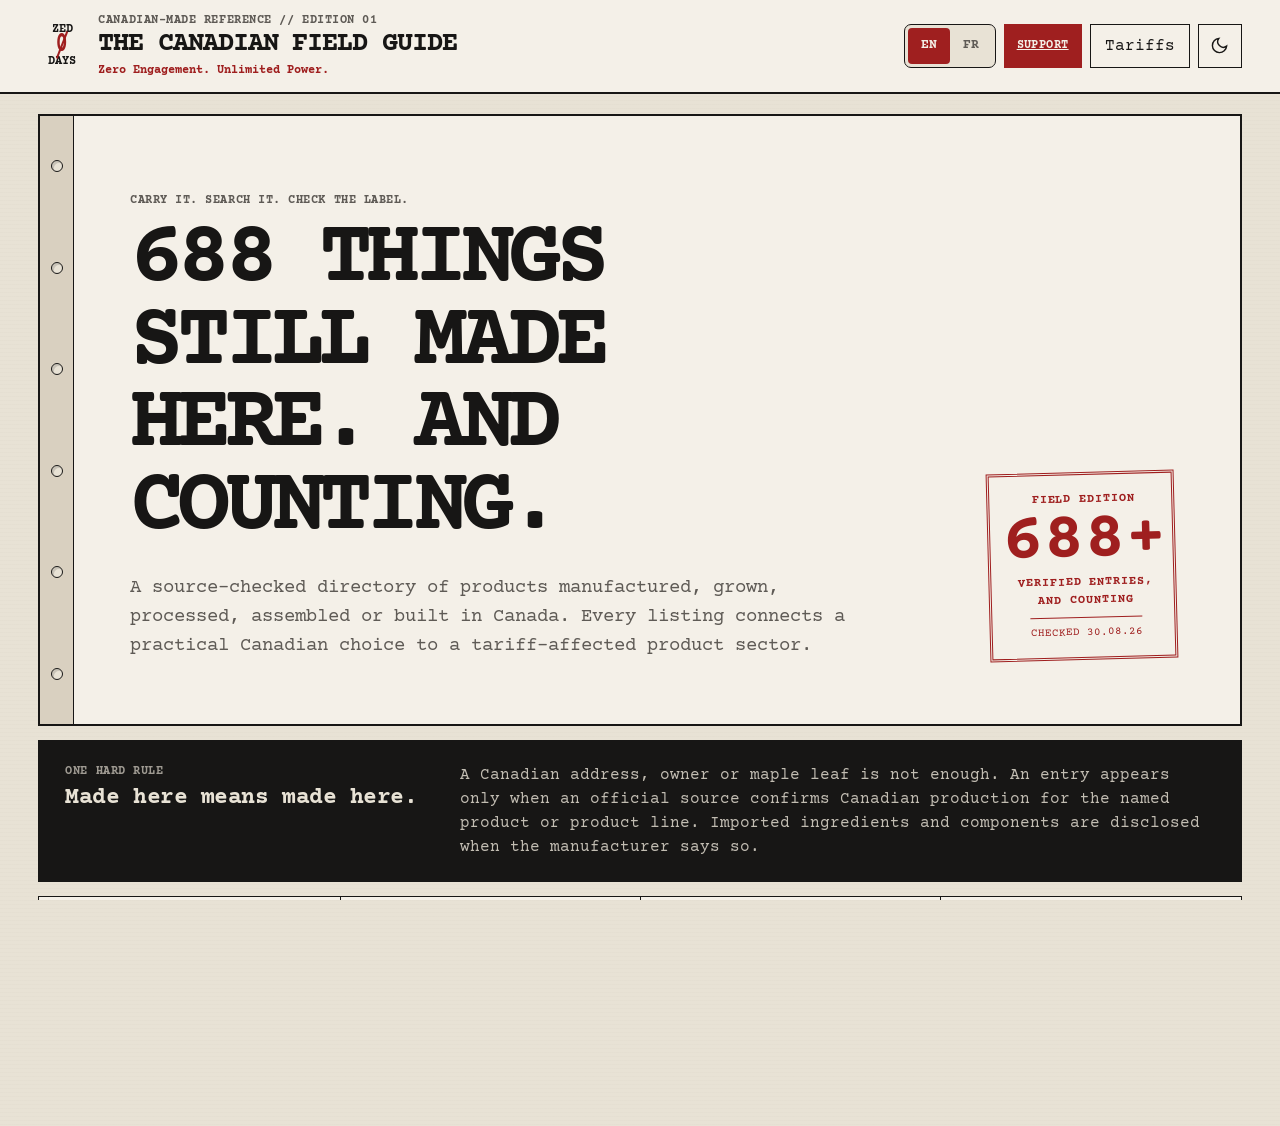
==== commit 678b0b63: "Add MANDUST INC. to field guide (Welland, ON body powder) - Verified manufacturing location (Welland" ====
--- a/field-guide.html
+++ b/field-guide.html
@@ -7,7 +7,7 @@
     <title>Canadian-Made Field Guide | ZED DAYS</title>
     <meta
       name="description"
-      content="Search 687+ source-verified products made in Canada across tariff-affected sectors, and counting."
+      content="Search 688+ source-verified products made in Canada across tariff-affected sectors, and counting."
     />
     <link rel="preconnect" href="https://fonts.googleapis.com" />
     <link rel="preconnect" href="https://fonts.gstatic.com" crossorigin />
@@ -16,6 +16,7 @@
       rel="stylesheet"
     />
     <link rel="stylesheet" href="./styles.css?v=20260831-1" />
+    <!-- Cloudflare Web Analytics --><script type="module" src="https://static.cloudflareinsights.com/beacon.min.js" data-cf-beacon='{"token": "09ed2a9cef59400d8543372c2c22ef28"}'></script><!-- End Cloudflare Web Analytics -->
   </head>
   <body class="field-guide-page">
     <a class="skip-link" href="#guideResults" data-i18n="skip">Skip to field-guide entries</a>
@@ -67,7 +68,7 @@
           </div>
           <div class="field-guide-hero-copy">
             <span class="eyebrow" data-i18n="heroKicker">Carry it. Search it. Check the label.</span>
-            <h2 id="fieldGuideTitle" data-i18n="heroTitle">687 things still made here. And counting.</h2>
+            <h2 id="fieldGuideTitle" data-i18n="heroTitle">688 things still made here. And counting.</h2>
             <p data-i18n="heroBody">
               A source-checked directory of products manufactured, grown, processed, assembled or built in
               Canada. Every listing connects a practical Canadian choice to a tariff-affected product sector.
@@ -75,7 +76,7 @@
           </div>
           <div class="guide-edition-stamp" aria-label="Edition information">
             <span data-i18n="editionLabel">FIELD EDITION</span>
-            <strong>687+</strong>
+            <strong>688+</strong>
             <span data-i18n="verifiedEntries">VERIFIED ENTRIES, AND COUNTING</span>
             <small data-i18n="checkedDate">CHECKED 30.08.26</small>
           </div>
@@ -96,7 +97,7 @@
         <section class="guide-stats" aria-label="Field-guide summary">
           <article>
             <span data-i18n="entries">Entries</span>
-            <strong id="guideTotal">687</strong>
+            <strong id="guideTotal">688</strong>
           </article>
           <article>
             <span data-i18n="sectors">Sectors</span>
@@ -215,7 +216,7 @@
             <h2 id="submitProductTitle" data-i18n="productSubmitTitle">Submit a brand or product.</h2>
             <p class="market-submit-lede" data-i18n="productSubmitIntro">
               Suggest a Canadian-made product for independent research. Every accepted entry is fully vetted
-              before it appears in the catalogue — now at 687 entries and counting.
+              before it appears in the catalogue — now at 688 entries and counting.
             </p>
 
             <div class="market-inclusion-box">
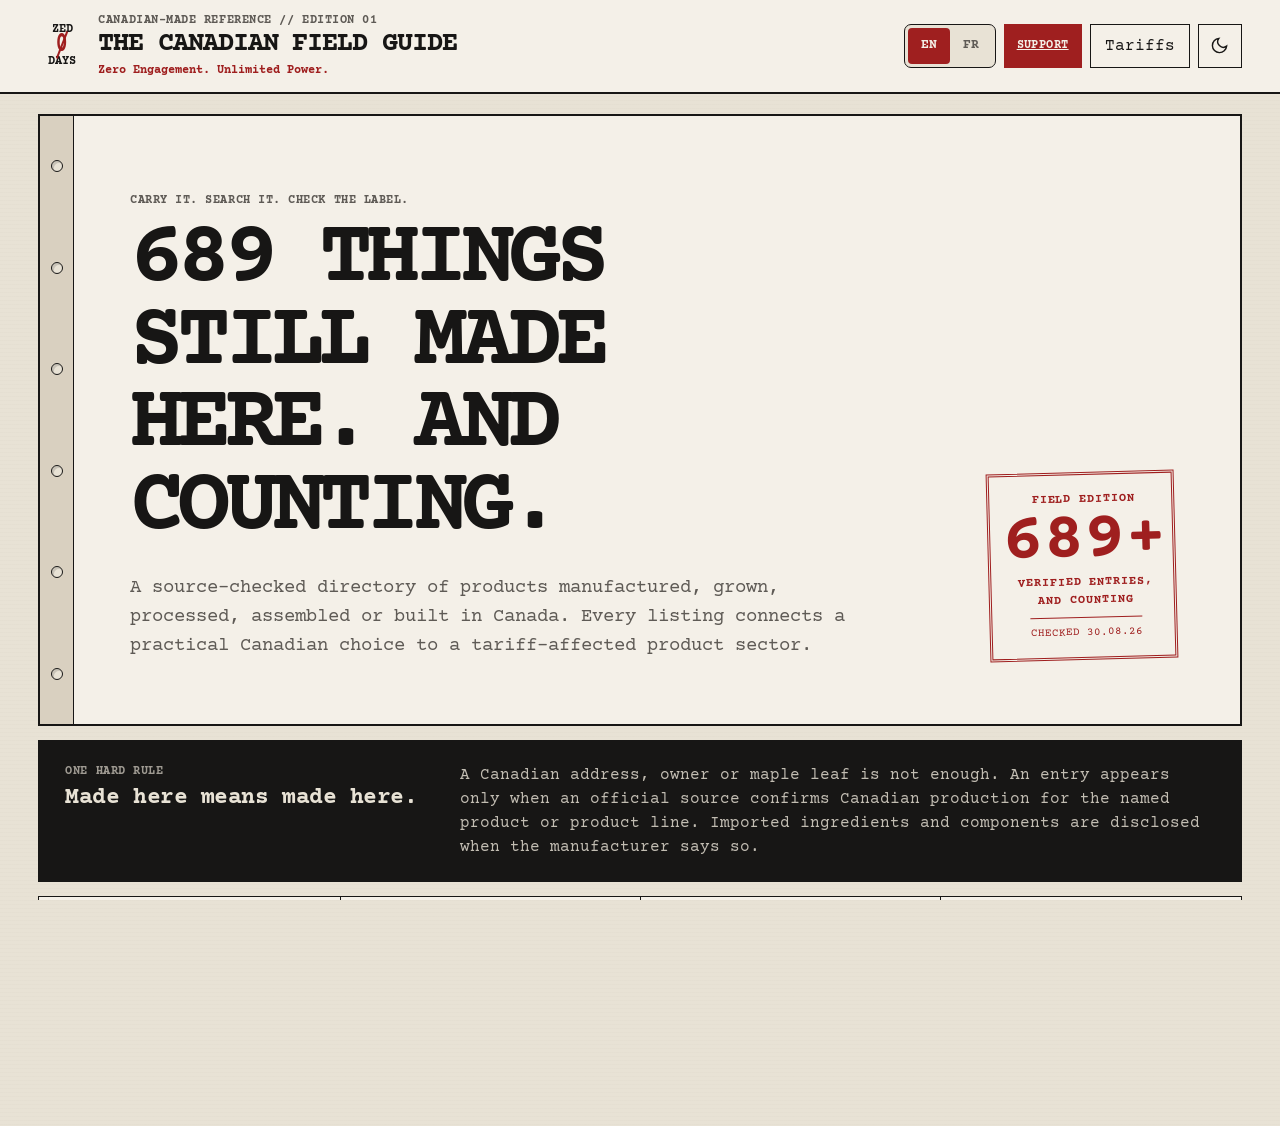
==== commit d8308e80: "Add Canvas Prints Ltd. to field guide (Alberta canvas prints, HS 49.11) - Verified via mandust-style" ====
--- a/field-guide.html
+++ b/field-guide.html
@@ -7,7 +7,7 @@
     <title>Canadian-Made Field Guide | ZED DAYS</title>
     <meta
       name="description"
-      content="Search 688+ source-verified products made in Canada across tariff-affected sectors, and counting."
+      content="Search 689+ source-verified products made in Canada across tariff-affected sectors, and counting."
     />
     <link rel="preconnect" href="https://fonts.googleapis.com" />
     <link rel="preconnect" href="https://fonts.gstatic.com" crossorigin />
@@ -68,7 +68,7 @@
           </div>
           <div class="field-guide-hero-copy">
             <span class="eyebrow" data-i18n="heroKicker">Carry it. Search it. Check the label.</span>
-            <h2 id="fieldGuideTitle" data-i18n="heroTitle">688 things still made here. And counting.</h2>
+            <h2 id="fieldGuideTitle" data-i18n="heroTitle">689 things still made here. And counting.</h2>
             <p data-i18n="heroBody">
               A source-checked directory of products manufactured, grown, processed, assembled or built in
               Canada. Every listing connects a practical Canadian choice to a tariff-affected product sector.
@@ -76,7 +76,7 @@
           </div>
           <div class="guide-edition-stamp" aria-label="Edition information">
             <span data-i18n="editionLabel">FIELD EDITION</span>
-            <strong>688+</strong>
+            <strong>689+</strong>
             <span data-i18n="verifiedEntries">VERIFIED ENTRIES, AND COUNTING</span>
             <small data-i18n="checkedDate">CHECKED 30.08.26</small>
           </div>
@@ -97,7 +97,7 @@
         <section class="guide-stats" aria-label="Field-guide summary">
           <article>
             <span data-i18n="entries">Entries</span>
-            <strong id="guideTotal">688</strong>
+            <strong id="guideTotal">689</strong>
           </article>
           <article>
             <span data-i18n="sectors">Sectors</span>
@@ -216,7 +216,7 @@
             <h2 id="submitProductTitle" data-i18n="productSubmitTitle">Submit a brand or product.</h2>
             <p class="market-submit-lede" data-i18n="productSubmitIntro">
               Suggest a Canadian-made product for independent research. Every accepted entry is fully vetted
-              before it appears in the catalogue — now at 688 entries and counting.
+              before it appears in the catalogue — now at 689 entries and counting.
             </p>
 
             <div class="market-inclusion-box">
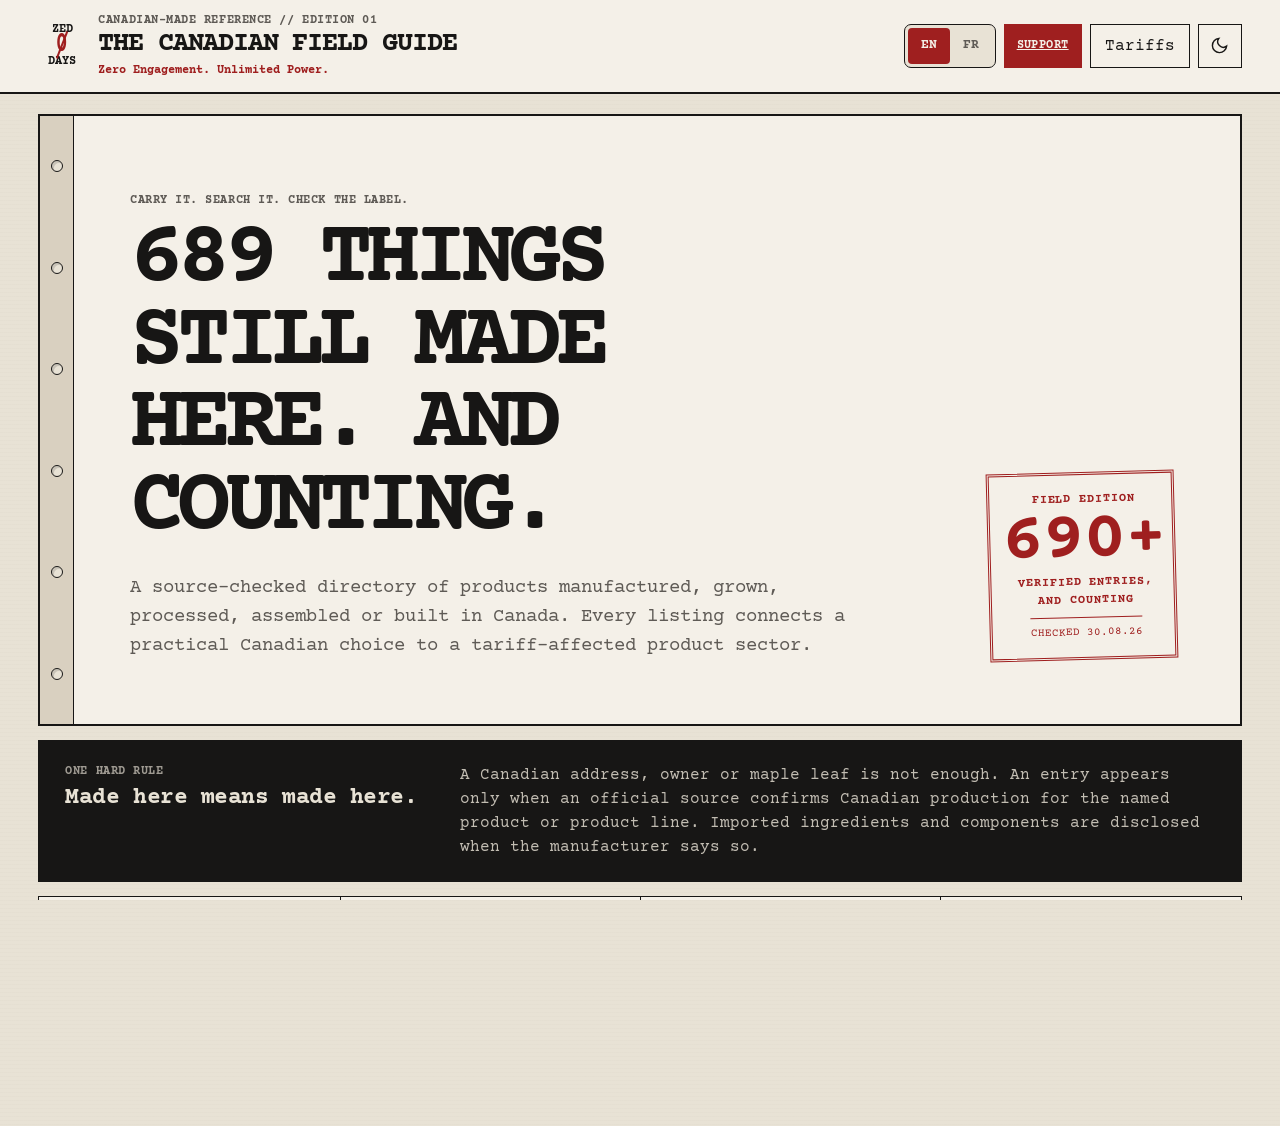
==== commit 54bc71eb: "Bump field guide counter 689 -> 690" ====
--- a/field-guide.html
+++ b/field-guide.html
@@ -7,7 +7,7 @@
     <title>Canadian-Made Field Guide | ZED DAYS</title>
     <meta
       name="description"
-      content="Search 689+ source-verified products made in Canada across tariff-affected sectors, and counting."
+      content="Search 690+ source-verified products made in Canada across tariff-affected sectors, and counting."
     />
     <link rel="preconnect" href="https://fonts.googleapis.com" />
     <link rel="preconnect" href="https://fonts.gstatic.com" crossorigin />
@@ -16,7 +16,7 @@
       rel="stylesheet"
     />
     <link rel="stylesheet" href="./styles.css?v=20260831-1" />
-    <!-- Cloudflare Web Analytics --><script type="module" src="https://static.cloudflareinsights.com/beacon.min.js" data-cf-beacon='{"token": "09ed2a9cef59400d8543372c2c22ef28"}'></script><!-- End Cloudflare Web Analytics -->
+    <!-- Cloudflare Web Analytics --><script type="module" src="https://static.cloudflareinsights.com/beacon.min.js" data-cf-beacon='{"token": "17b948b611b942988b8ea3a4a204a584"}'></script><!-- End Cloudflare Web Analytics -->
   </head>
   <body class="field-guide-page">
     <a class="skip-link" href="#guideResults" data-i18n="skip">Skip to field-guide entries</a>
@@ -68,7 +68,7 @@
           </div>
           <div class="field-guide-hero-copy">
             <span class="eyebrow" data-i18n="heroKicker">Carry it. Search it. Check the label.</span>
-            <h2 id="fieldGuideTitle" data-i18n="heroTitle">689 things still made here. And counting.</h2>
+            <h2 id="fieldGuideTitle" data-i18n="heroTitle">690 things still made here. And counting.</h2>
             <p data-i18n="heroBody">
               A source-checked directory of products manufactured, grown, processed, assembled or built in
               Canada. Every listing connects a practical Canadian choice to a tariff-affected product sector.
@@ -76,7 +76,7 @@
           </div>
           <div class="guide-edition-stamp" aria-label="Edition information">
             <span data-i18n="editionLabel">FIELD EDITION</span>
-            <strong>689+</strong>
+            <strong>690+</strong>
             <span data-i18n="verifiedEntries">VERIFIED ENTRIES, AND COUNTING</span>
             <small data-i18n="checkedDate">CHECKED 30.08.26</small>
           </div>
@@ -97,7 +97,7 @@
         <section class="guide-stats" aria-label="Field-guide summary">
           <article>
             <span data-i18n="entries">Entries</span>
-            <strong id="guideTotal">689</strong>
+            <strong id="guideTotal">690</strong>
           </article>
           <article>
             <span data-i18n="sectors">Sectors</span>
@@ -216,7 +216,7 @@
             <h2 id="submitProductTitle" data-i18n="productSubmitTitle">Submit a brand or product.</h2>
             <p class="market-submit-lede" data-i18n="productSubmitIntro">
               Suggest a Canadian-made product for independent research. Every accepted entry is fully vetted
-              before it appears in the catalogue — now at 689 entries and counting.
+              before it appears in the catalogue — now at 690 entries and counting.
             </p>
 
             <div class="market-inclusion-box">
@@ -369,6 +369,7 @@
         <footer>
           <span data-i18n="footerEdition">ZED DAYS // Canadian-made field guide // Edition 01</span>
           <a href="mailto:thezeddays@gmail.com" data-i18n="footerContact">Contact ZED DAYS</a>
+          <a href="./privacy.html" data-i18n="footerPrivacy">Privacy statement</a>
           <a href="./index.html" data-i18n="footerReturn">Return to the counter-tariff schedule</a>
         </footer>
       </main>
